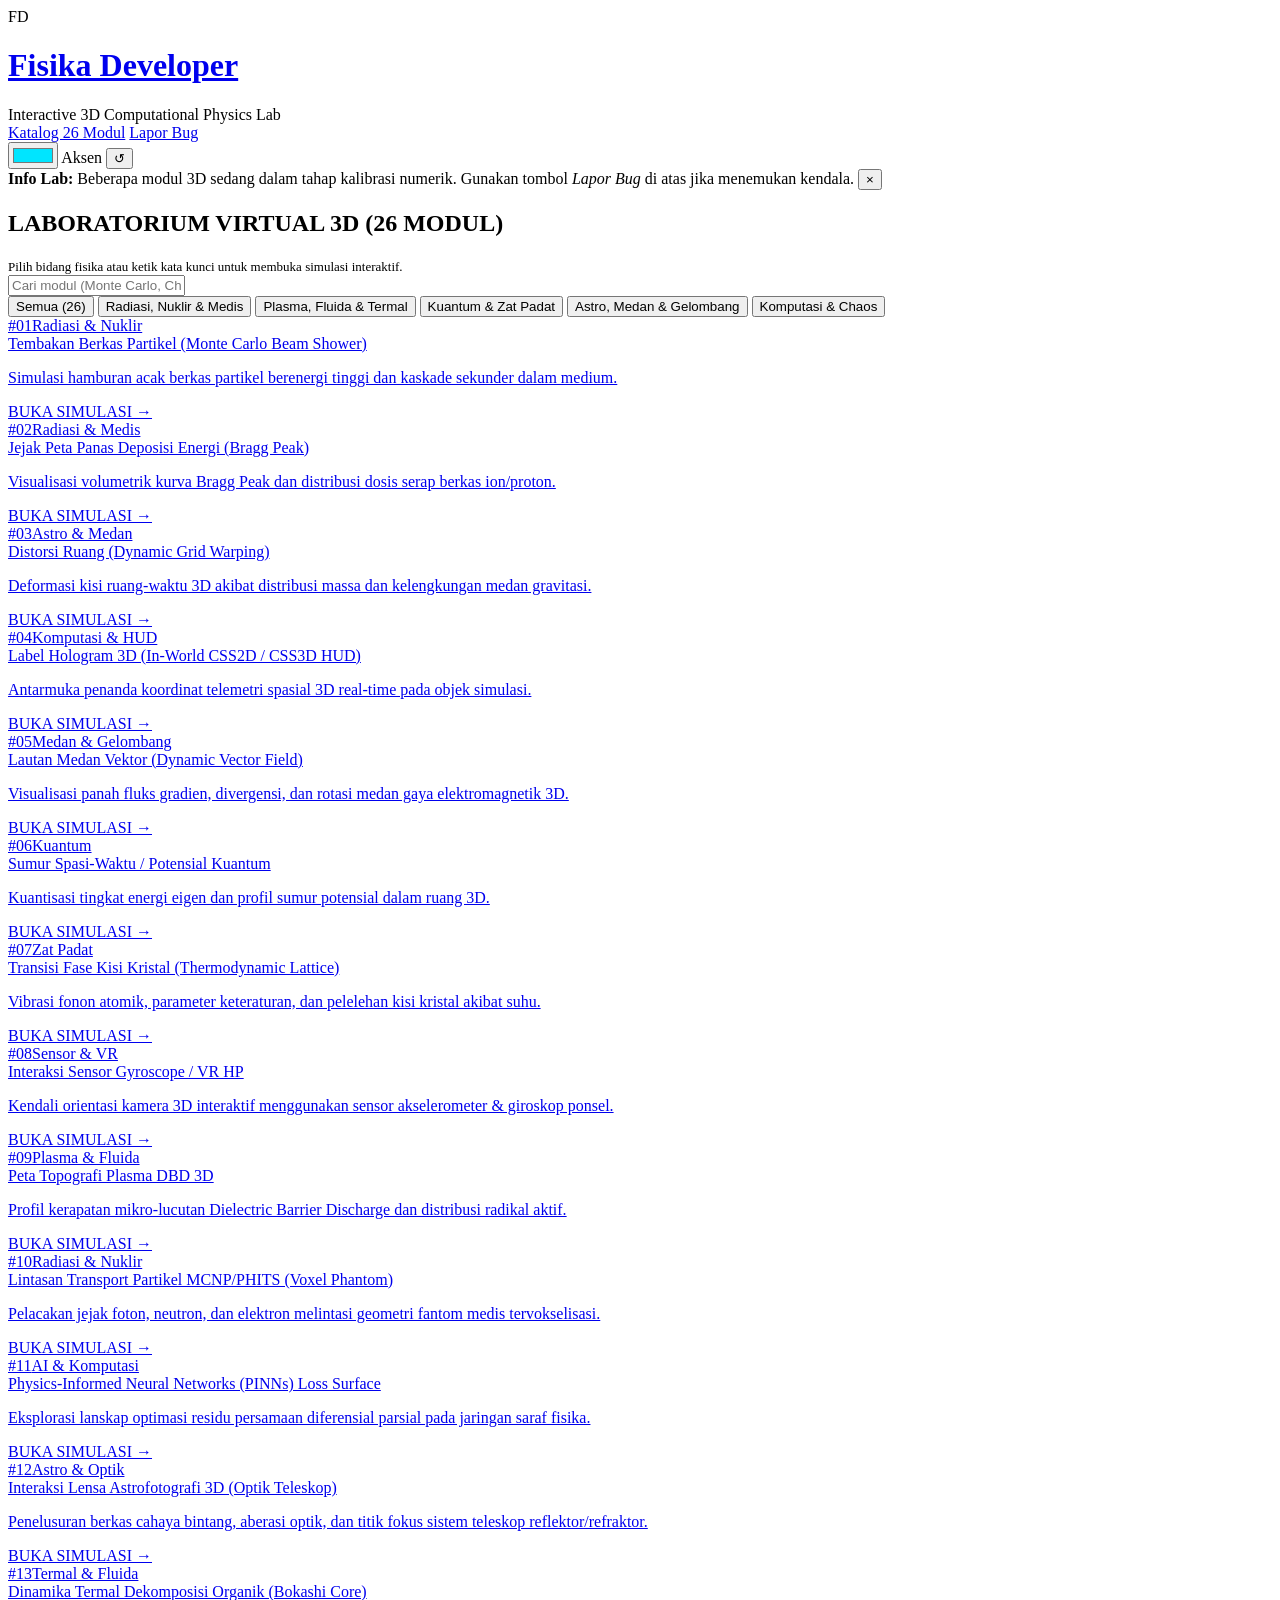
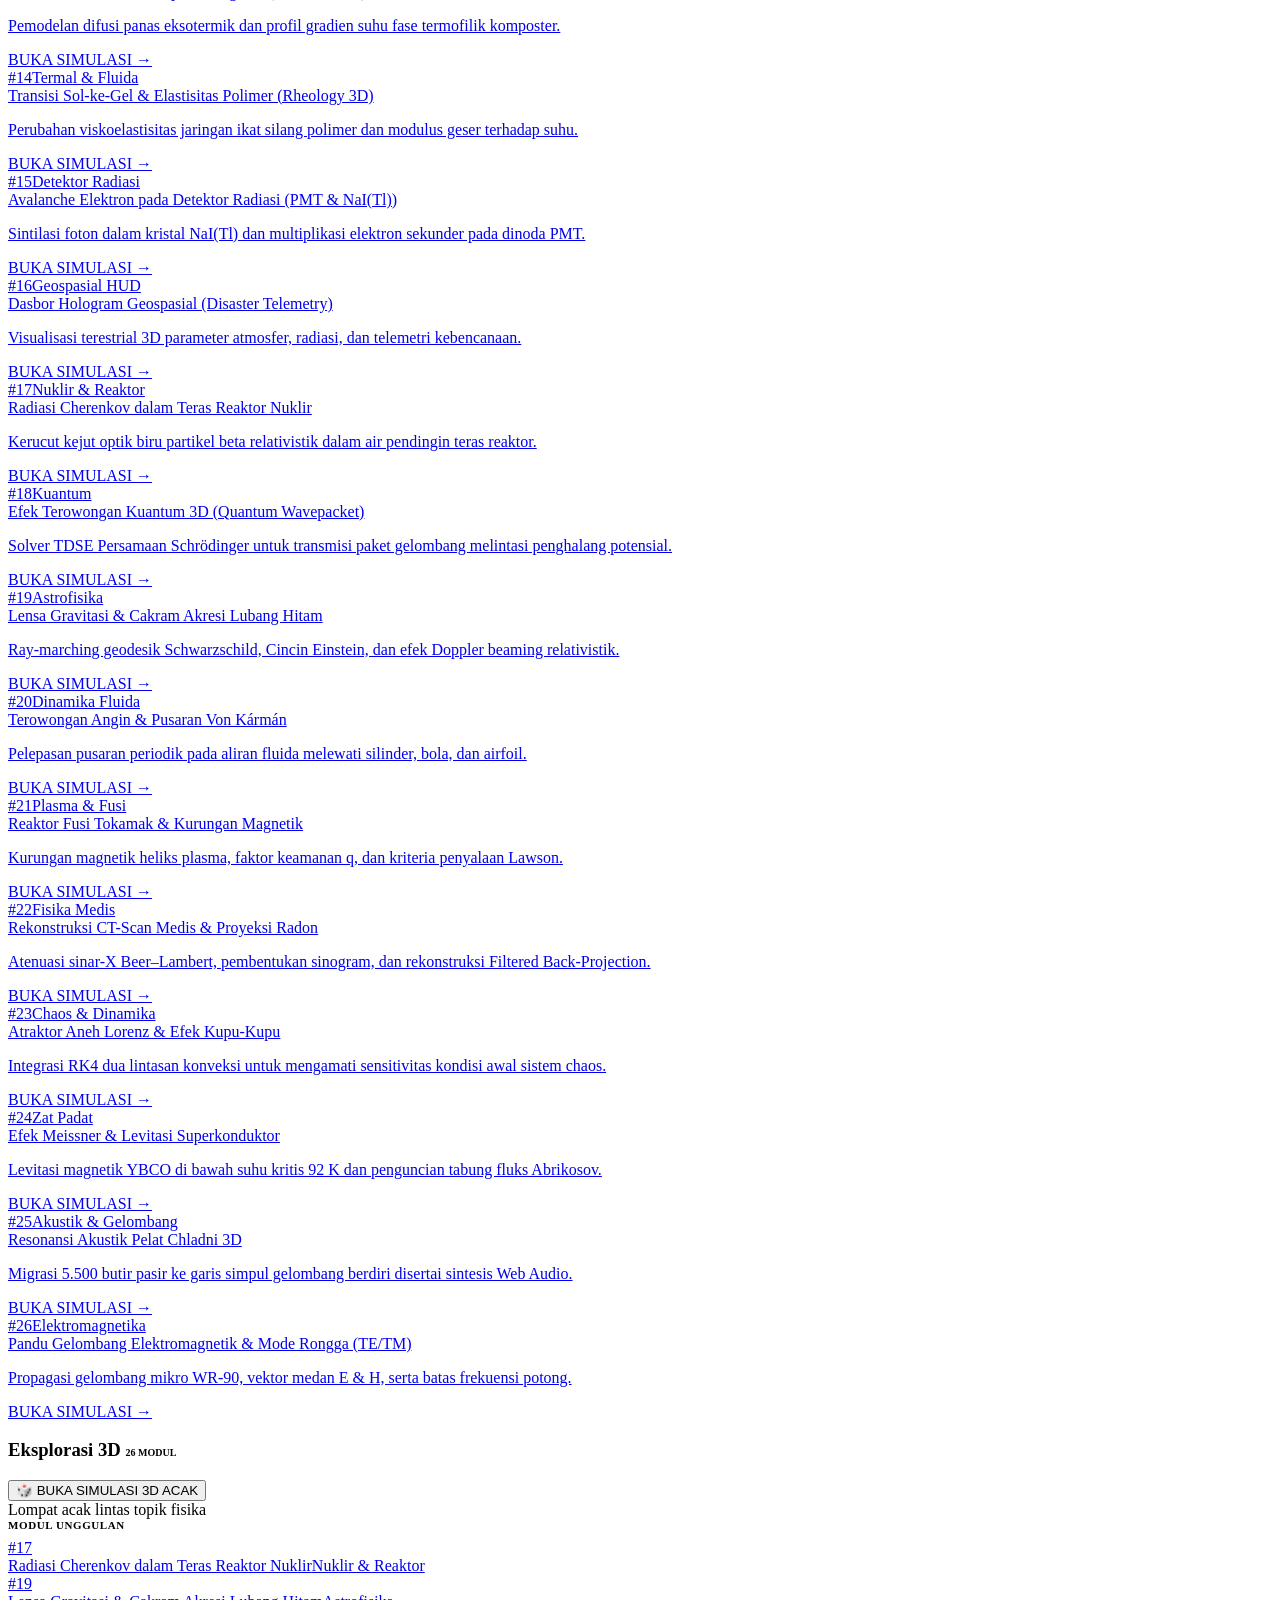
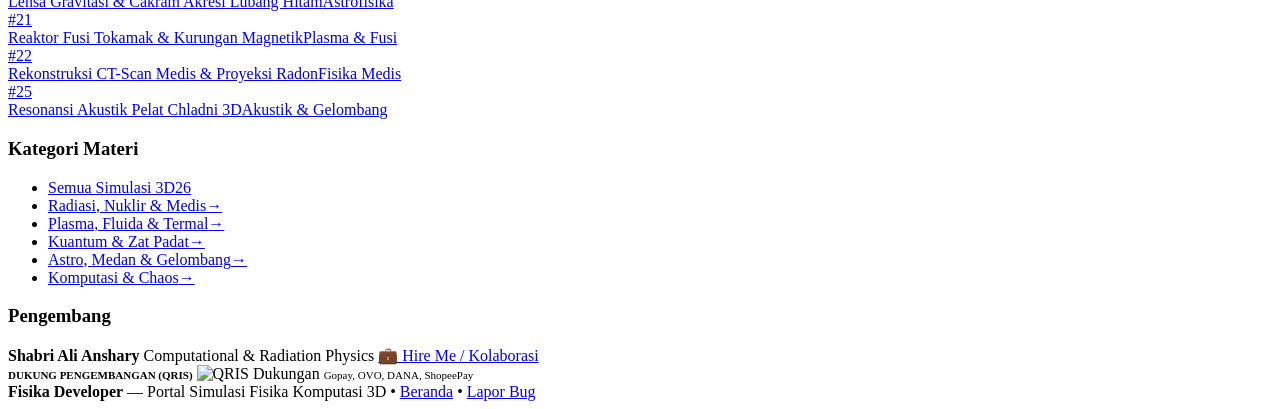
==== index.html @ 81a7dc48 "Add files via upload" ====
<!DOCTYPE html>
<html lang="id">
<head>
  <!-- Monetag & Verifikasi -->
  <script async data-cfasync="false" src="https://5gvci.com/act/files/tag.min.js?z=12230858"></script>
  <script>(function(s){s.dataset.zone='12230852',s.src='https://nap5k.com/tag.min.js'})([document.documentElement, document.body].filter(Boolean).pop().appendChild(document.createElement('script')))</script>
  <meta content="21aa5628825c3c361e220f7a5125f213" name="monetag"/>

  <meta charset="utf-8"/>
  <meta content="width=device-width, initial-scale=1" name="viewport"/>
  <title>Fisika Developer — Interactive 3D Computational Physics Lab</title>

  <!-- Font Ringan -->
  <link crossorigin="anonymous" href="https://fonts.gstatic.com" rel="preconnect"/>
  <link href="https://fonts.googleapis.com/css2?family=Orbitron:wght@600;700&family=Plus+Jakarta+Sans:wght@400;500;600;700&display=swap" rel="stylesheet"/>
  <link href="style.css" rel="stylesheet"/>

  <!-- Muat Warna Aksen Tersimpan Tanpa Kedip -->
  <script>
  (function() {
    try {
      var saved = localStorage.getItem('customThemeColor');
      if (saved && /^#[0-9A-Fa-f]{6}$/.test(saved)) {
        var r = parseInt(saved.slice(1, 3), 16);
        var g = parseInt(saved.slice(3, 5), 16);
        var b = parseInt(saved.slice(5, 7), 16);
        document.documentElement.style.setProperty('--accent', saved);
        document.documentElement.style.setProperty('--accent-rgb', r + ', ' + g + ', ' + b);
      }
    } catch (e) {}
  })();
  </script>
</head>

<body>
  <!-- 1. HEADER BAR KOMPAK -->
  <header class="site-header">
    <div class="header-inner">
      <div class="brand-group">
        <div class="brand-logo">FD</div>
        <div>
          <h1 class="brand-title"><a href="index.html">Fisika Developer</a></h1>
          <span class="brand-sub">Interactive 3D Computational Physics Lab</span>
        </div>
      </div>

      <div class="header-actions">
        <a class="header-nav-link active" href="index.html">Katalog 26 Modul</a>
        <a class="header-nav-link" href="mailto:ian479872@gmail.com?subject=%5BBUG%20REPORT%5D%20Fisika%20Developer" title="Laporkan Kendala Simulasi">Lapor Bug</a>
        <div class="accent-pill" title="Ubah Warna Aksen">
          <input id="theme-color-picker" type="color" value="#00e5ff"/>
          <span>Aksen</span>
          <button class="btn-reset-mini" id="btn-reset-theme" title="Reset Warna" type="button">&#8634;</button>
        </div>
      </div>
    </div>
  </header>

  <!-- 2. PENGUMUMAN SINGKAT -->
  <div class="notice-bar" id="system-announcement" style="display:none;">
    <div class="notice-inner">
      <span id="announcement-content"><strong>Info Lab:</strong> Beberapa modul 3D sedang dalam tahap kalibrasi numerik. Gunakan tombol <em>Lapor Bug</em> di atas jika menemukan kendala.</span>
      <button class="notice-close" id="btn-close-announcement" title="Tutup" type="button">&#215;</button>
    </div>
  </div>

  <!-- Slot Iklan Header (Opsional) -->
  <div style="max-width:1180px;margin:12px auto 0;padding:0 20px;">
    <div class="ad-slot-container" id="ads-header"></div>
  </div>

  <!-- 3. LAYOUT UTAMA 2 KOLOM -->
  <div class="page-shell">
    <!-- KOLOM UTAMA (KIRI) -->
    <main class="main-column">
      <div class="ad-slot-container" id="ads-content-top"></div>

      <section class="card-box" id="f3d-catalog-app">
        <div class="catalog-header">
          <div>
            <h2 class="catalog-title">LABORATORIUM VIRTUAL 3D (26 MODUL)</h2>
            <span style="font-size:13px;color:var(--text-secondary);">Pilih bidang fisika atau ketik kata kunci untuk membuka simulasi interaktif.</span>
          </div>
          <input class="catalog-search" id="f3d-search" placeholder="Cari modul (Monte Carlo, Cherenkov, PINNs)..." type="text"/>
        </div>

        <div class="filter-pills" id="f3d-filters">
          <button class="filter-pill is-active" data-cat="ALL" type="button">Semua (26)</button>
          <button class="filter-pill" data-cat="Radiasi" type="button">Radiasi, Nuklir &amp; Medis</button>
          <button class="filter-pill" data-cat="Plasma" type="button">Plasma, Fluida &amp; Termal</button>
          <button class="filter-pill" data-cat="Kuantum" type="button">Kuantum &amp; Zat Padat</button>
          <button class="filter-pill" data-cat="Astro" type="button">Astro, Medan &amp; Gelombang</button>
          <button class="filter-pill" data-cat="Komputasi" type="button">Komputasi &amp; Chaos</button>
        </div>

        <div class="module-grid" id="f3d-grid"></div>
      </section>

      <div class="ad-slot-container" id="ads-content-bottom"></div>
    </main>

    <!-- KOLOM SIDEBAR (KANAN) -->
    <aside class="sidebar-column">
      <div class="card-box">
        <h3 class="card-heading">
          <span>Eksplorasi 3D</span>
          <span style="font-size:10px;color:var(--mint);">26 MODUL</span>
        </h3>
        <button class="btn-random-sim" id="f3d-btn-random" type="button">🎲 BUKA SIMULASI 3D ACAK</button>
        <div class="random-status" id="f3d-rand-msg">Lompat acak lintas topik fisika</div>

        <div style="font-size:11px;font-weight:700;color:var(--text-secondary);letter-spacing:0.6px;margin-bottom:8px;text-transform:uppercase;">Modul Unggulan</div>
        <div class="featured-list" id="f3d-featured-container"></div>
      </div>

      <div class="card-box">
        <h3 class="card-heading"><span>Kategori Materi</span></h3>
        <ul class="cat-nav">
          <li><a href="index.html"><span>Semua Simulasi 3D</span><span>26</span></a></li>
          <li><a href="index.html?cat=Radiasi"><span>Radiasi, Nuklir &amp; Medis</span><span>&#8594;</span></a></li>
          <li><a href="index.html?cat=Plasma"><span>Plasma, Fluida &amp; Termal</span><span>&#8594;</span></a></li>
          <li><a href="index.html?cat=Kuantum"><span>Kuantum &amp; Zat Padat</span><span>&#8594;</span></a></li>
          <li><a href="index.html?cat=Astro"><span>Astro, Medan &amp; Gelombang</span><span>&#8594;</span></a></li>
          <li><a href="index.html?cat=Komputasi"><span>Komputasi &amp; Chaos</span><span>&#8594;</span></a></li>
        </ul>
      </div>

      <div class="card-box author-compact">
        <h3 class="card-heading"><span>Pengembang</span></h3>
        <strong>Shabri Ali Anshary</strong>
        <span>Computational &amp; Radiation Physics</span>
        <a class="btn-hire-mini" href="mailto:ian479872@gmail.com?subject=Tawaran%20Proyek%20Simulasi%20Web">💼 Hire Me / Kolaborasi</a>

        <div class="qris-mini-wrap">
          <span style="font-size:11px;font-weight:700;color:var(--accent);">DUKUNG PENGEMBANGAN (QRIS)</span>
          <img alt="QRIS Dukungan" loading="lazy" src="https://blogger.googleusercontent.com/img/b/R29vZ2xl/AVvXsEjn8CVaFUHnzJ29BANb3u8pIcpBMnOL6hbS3zl74StJT4lQZQMVQcQhNfY4mlAuALlma7hH4tqzjRbS37jIZikskLcAdOvyph9LU2ssyJGs4J17hGtbOM6IzKD-2duD3jlP1rYNDQzkLaF1NLt0YvtrfphUtM-YyN1kcEtHDL6ZC6NzZArZ9fwg37jhEW_D/s200/ebe55a66-ebf7-45c8-be08-d30afd587307.png"/>
          <span style="font-size:11px;">Gopay, OVO, DANA, ShopeePay</span>
        </div>
      </div>

      <div class="ad-slot-container" id="ads-sidebar"></div>
    </aside>
  </div>

  <footer class="site-footer">
    <strong>Fisika Developer</strong> &#8212; Portal Simulasi Fisika Komputasi 3D &#8226; <a href="index.html">Beranda</a> &#8226; <a href="mailto:ian479872@gmail.com?subject=%5BBUG%20REPORT%5D">Lapor Bug</a>
  </footer>

  <script src="app.js"></script>
</body>
</html>
---- style.css ----
<![CDATA[
  /* =====================================================================
     FISIKA DEVELOPER — MINIMALIST DARK LAB v2.2 (UNIFORM ARCHIVE GRID)
     ===================================================================== */
  :root {
    --accent: #00e5ff;
    --accent-rgb: 0, 229, 255;
    --mint: #10b981;
    --bg-body: #080b12;
    --bg-surface: #0f1522;
    --bg-elevated: #151d2e;
    --border-subtle: #1e293b;
    --text-primary: #f1f5f9;
    --text-secondary: #94a3b8;
    --font-display: 'Orbitron', sans-serif;
    --font-sans: 'Plus Jakarta Sans', -apple-system, BlinkMacSystemFont, sans-serif;
  }

  *, *::before, *::after { box-sizing: border-box; }

  html { scroll-behavior: smooth; }
  body {
    margin: 0;
    padding: 0;
    background-color: var(--bg-body);
    color: var(--text-primary);
    font-family: var(--font-sans);
    font-size: 15px;
    line-height: 1.65;
    -webkit-font-smoothing: antialiased;
  }

  a { color: var(--accent); text-decoration: none; transition: color 0.18s ease; }
  a:hover { color: #ffffff; }

  ::-webkit-scrollbar { width: 7px; height: 7px; }
  ::-webkit-scrollbar-track { background: var(--bg-body); }
  ::-webkit-scrollbar-thumb { background: #263349; border-radius: 4px; }
  ::-webkit-scrollbar-thumb:hover { background: var(--accent); }

  /* 1. TOP HEADER BAR */
  .site-header {
    background: var(--bg-surface);
    border-bottom: 1px solid var(--border-subtle);
    position: sticky;
    top: 0;
    z-index: 100;
  }
  .header-inner {
    max-width: 1180px;
    margin: 0 auto;
    padding: 12px 20px;
    display: flex;
    align-items: center;
    justify-content: space-between;
    gap: 16px;
  }
  .brand-group { display: flex; align-items: center; gap: 12px; min-width: 0; }
  .brand-logo {
    width: 34px; height: 34px;
    border-radius: 8px;
    background: rgba(var(--accent-rgb), 0.12);
    border: 1px solid rgba(var(--accent-rgb), 0.4);
    display: flex; align-items: center; justify-content: center;
    font-family: var(--font-display); font-weight: 700; font-size: 14px; color: var(--accent);
    flex-shrink: 0;
  }
  .brand-title {
    margin: 0;
    font-family: var(--font-display);
    font-size: 17px;
    font-weight: 700;
    letter-spacing: 1.5px;
    color: var(--text-primary);
    text-transform: uppercase;
    white-space: nowrap;
    overflow: hidden;
    text-overflow: ellipsis;
  }
  .brand-title a { color: inherit; }
  .brand-sub {
    display: block;
    font-family: var(--font-sans);
    font-size: 11px;
    font-weight: 500;
    color: var(--text-secondary);
    letter-spacing: 0.4px;
  }

  .header-actions { display: flex; align-items: center; gap: 10px; flex-shrink: 0; }
  .header-nav-link {
    font-size: 13px;
    font-weight: 600;
    color: var(--text-secondary);
    padding: 6px 12px;
    border-radius: 6px;
    border: 1px solid transparent;
  }
  .header-nav-link:hover, .header-nav-link.active {
    color: var(--accent);
    background: rgba(var(--accent-rgb), 0.08);
    border-color: rgba(var(--accent-rgb), 0.25);
  }
  .accent-pill {
    display: flex; align-items: center; gap: 6px;
    background: var(--bg-elevated);
    border: 1px solid var(--border-subtle);
    padding: 4px 10px;
    border-radius: 999px;
    font-size: 11px;
    color: var(--text-secondary);
  }
  input[type="color"]#theme-color-picker {
    -webkit-appearance: none; border: none; width: 18px; height: 18px;
    border-radius: 50%; cursor: pointer; background: none; padding: 0;
  }
  input[type="color"]#theme-color-picker::-webkit-color-swatch-wrapper { padding: 0; }
  input[type="color"]#theme-color-picker::-webkit-color-swatch { border: 1px solid #fff; border-radius: 50%; }
  .btn-reset-mini {
    background: none; border: none; color: var(--text-secondary);
    font-size: 11px; cursor: pointer; padding: 0 2px;
  }
  .btn-reset-mini:hover { color: var(--accent); }

  /* 2. NOTICE BAR */
  .notice-bar {
    max-width: 1180px;
    margin: 14px auto 0;
    padding: 0 20px;
  }
  .notice-inner {
    display: flex; align-items: center; justify-content: space-between; gap: 12px;
    background: rgba(245, 158, 11, 0.08);
    border: 1px solid rgba(245, 158, 11, 0.3);
    color: #fbbf24;
    padding: 8px 14px;
    border-radius: 8px;
    font-size: 13px;
  }
  .notice-close {
    background: none; border: none; color: #fbbf24; font-size: 16px;
    cursor: pointer; line-height: 1; padding: 2px 6px;
  }

  /* 3. GRID UTAMA 2 KOLOM */
  .page-shell {
    max-width: 1180px;
    margin: 22px auto 50px;
    padding: 0 20px;
    display: grid;
    grid-template-columns: minmax(0, 1fr) 300px;
    gap: 24px;
    align-items: start;
  }
  .main-column { min-width: 0; }
  .sidebar-column {
    position: sticky;
    top: 76px;
    display: flex;
    flex-direction: column;
    gap: 18px;
  }

  @media (max-width: 920px) {
    .page-shell { grid-template-columns: 1fr; }
    .sidebar-column { position: static; }
  }

  /* 4. KARTU STANDAR & SIDEBAR */
  .card-box {
    background: var(--bg-surface);
    border: 1px solid var(--border-subtle);
    border-radius: 12px;
    padding: 20px;
  }
  .card-heading {
    margin: 0 0 14px;
    font-family: var(--font-display);
    font-size: 12px;
    font-weight: 700;
    letter-spacing: 1px;
    color: var(--accent);
    text-transform: uppercase;
    display: flex;
    align-items: center;
    justify-content: space-between;
    padding-bottom: 10px;
    border-bottom: 1px solid var(--border-subtle);
  }

  .btn-random-sim {
    width: 100%;
    padding: 11px 14px;
    background: rgba(var(--accent-rgb), 0.12);
    border: 1px solid rgba(var(--accent-rgb), 0.5);
    border-radius: 8px;
    color: #ffffff;
    font-family: var(--font-display);
    font-size: 11px;
    font-weight: 700;
    letter-spacing: 0.6px;
    cursor: pointer;
    transition: background 0.18s ease, border-color 0.18s ease;
  }
  .btn-random-sim:hover {
    background: var(--accent);
    border-color: var(--accent);
    color: #05080f;
  }
  .random-status {
    font-size: 12px;
    color: var(--text-secondary);
    text-align: center;
    margin: 6px 0 14px;
    min-height: 18px;
  }

  .featured-list { display: flex; flex-direction: column; gap: 8px; }
  .featured-item {
    display: flex; align-items: center; gap: 10px;
    padding: 8px 10px;
    background: var(--bg-elevated);
    border: 1px solid transparent;
    border-radius: 8px;
    transition: border-color 0.18s ease, transform 0.18s ease;
  }
  .featured-item:hover {
    border-color: rgba(var(--accent-rgb), 0.45);
    transform: translateX(2px);
  }
  .featured-num {
    font-family: var(--font-display);
    font-size: 10px;
    font-weight: 700;
    color: #05080f;
    background: var(--accent);
    padding: 3px 6px;
    border-radius: 4px;
    flex-shrink: 0;
  }
  .featured-meta { min-width: 0; flex: 1; }
  .featured-title {
    display: block;
    font-size: 13px;
    font-weight: 600;
    color: var(--text-primary);
    white-space: nowrap;
    overflow: hidden;
    text-overflow: ellipsis;
  }
  .featured-cat {
    display: block;
    font-size: 11px;
    color: var(--mint);
  }

  .cat-nav { list-style: none; margin: 0; padding: 0; display: flex; flex-direction: column; gap: 4px; }
  .cat-nav a {
    display: flex; align-items: center; justify-content: space-between;
    padding: 7px 10px;
    border-radius: 6px;
    font-size: 13.5px;
    font-weight: 500;
    color: var(--text-secondary);
  }
  .cat-nav a:hover, .cat-nav a.active {
    background: var(--bg-elevated);
    color: var(--accent);
    font-weight: 600;
  }

  .author-compact { font-size: 13px; color: var(--text-secondary); }
  .author-compact strong { color: var(--text-primary); display: block; font-size: 14px; }
  .qris-mini-wrap {
    margin-top: 12px;
    padding-top: 12px;
    border-top: 1px solid var(--border-subtle);
    text-align: center;
  }
  .qris-mini-wrap img {
    width: 132px; height: 132px;
    border-radius: 8px;
    border: 1px solid var(--border-subtle);
    margin: 8px auto 6px;
    display: block;
  }
  .btn-hire-mini {
    display: block;
    margin-top: 12px;
    text-align: center;
    padding: 9px 12px;
    border-radius: 7px;
    border: 1px solid rgba(var(--accent-rgb), 0.45);
    color: var(--accent);
    font-family: var(--font-display);
    font-size: 11px;
    font-weight: 700;
  }
  .btn-hire-mini:hover { background: var(--accent); color: #05080f; }

  /* 5. KATALOG 26 MODUL & HALAMAN LABEL SERAGAM */
  .catalog-header {
    display: flex; flex-wrap: wrap; justify-content: space-between; align-items: center;
    gap: 12px; margin-bottom: 16px;
  }
  .catalog-title {
    margin: 0;
    font-family: var(--font-display);
    font-size: 16px;
    color: var(--text-primary);
    letter-spacing: 0.6px;
  }
  .catalog-search {
    padding: 8px 12px;
    min-width: 240px;
    background: var(--bg-body);
    border: 1px solid var(--border-subtle);
    border-radius: 8px;
    color: var(--text-primary);
    font-family: var(--font-sans);
    font-size: 13px;
  }
  .catalog-search:focus { outline: none; border-color: var(--accent); }

  .filter-pills { display: flex; flex-wrap: wrap; gap: 6px; margin-bottom: 18px; }
  .filter-pill {
    padding: 6px 12px;
    border-radius: 6px;
    border: 1px solid var(--border-subtle);
    background: var(--bg-elevated);
    color: var(--text-secondary);
    font-size: 12px;
    font-weight: 600;
    cursor: pointer;
    transition: all 0.15s ease;
    display: inline-block;
  }
  .filter-pill:hover { border-color: var(--accent); color: var(--text-primary); }
  .filter-pill.is-active {
    background: var(--accent);
    border-color: var(--accent);
    color: #05080f;
    font-weight: 700;
  }

  .module-grid {
    display: grid;
    grid-template-columns: repeat(auto-fill, minmax(245px, 1fr));
    gap: 14px;
  }
  .module-grid article { display: flex; min-width: 0; }
  .module-grid article .module-card { width: 100%; }

  .module-card {
    background: var(--bg-elevated);
    border: 1px solid var(--border-subtle);
    border-radius: 10px;
    padding: 15px;
    display: flex;
    flex-direction: column;
    justify-content: space-between;
    transition: border-color 0.18s ease, transform 0.18s ease;
  }
  .module-card:hover {
    border-color: var(--accent);
    transform: translateY(-2px);
  }
  .module-card-top {
    display: flex; justify-content: space-between; align-items: center; gap: 8px;
    margin-bottom: 8px;
  }
  .module-id {
    font-family: var(--font-display);
    font-size: 11px;
    font-weight: 700;
    color: var(--mint);
    flex-shrink: 0;
  }
  .module-tag {
    font-size: 11px;
    font-weight: 600;
    color: var(--accent);
    background: rgba(var(--accent-rgb), 0.1);
    padding: 2px 8px;
    border-radius: 4px;
    white-space: nowrap;
    overflow: hidden;
    text-overflow: ellipsis;
  }
  .module-card-title {
    font-size: 14.5px;
    font-weight: 700;
    color: var(--text-primary);
    line-height: 1.35;
    margin-bottom: 6px;
  }
  .module-card-desc {
    margin: 0;
    font-size: 12.5px;
    color: var(--text-secondary);
    line-height: 1.45;
  }
  .module-card-cta {
    margin-top: 12px;
    font-family: var(--font-display);
    font-size: 10px;
    font-weight: 700;
    color: var(--accent);
    letter-spacing: 0.6px;
  }

  /* 6. ARTIKEL & KONTROL SIMULASI 3D */
  .post-article-card {
    background: var(--bg-surface);
    border: 1px solid var(--border-subtle);
    border-radius: 12px;
    padding: 26px;
  }
  h1.post-title, h3.post-title {
    margin: 0 0 18px;
    font-family: var(--font-display);
    font-size: 20px;
    line-height: 1.35;
    color: var(--text-primary);
    padding-bottom: 14px;
    border-bottom: 1px solid var(--border-subtle);
  }
  .post-body { color: #cbd5e1; font-size: 15.5px; line-height: 1.7; }
  .post-body h2 {
    font-family: var(--font-display);
    font-size: 16px;
    color: var(--accent);
    margin: 28px 0 12px;
    padding-bottom: 6px;
    border-bottom: 1px solid var(--border-subtle);
  }
  .post-body table {
    width: 100%;
    border-collapse: collapse;
    margin: 16px 0;
    font-size: 14px;
  }
  .post-body th, .post-body td {
    padding: 10px 12px;
    border-bottom: 1px solid var(--border-subtle);
    text-align: left;
  }
  .post-body th { color: var(--accent); background: var(--bg-elevated); }

  .physics-sim-wrapper {
    display: flex;
    flex-direction: column;
    gap: 16px;
    margin: 18px 0 24px;
  }
  @media (min-width: 820px) {
    .physics-sim-wrapper { flex-direction: row; align-items: flex-start; }
    .control-panel { flex: 0 0 270px; position: sticky; top: 76px; }
    .visualization-panel { flex: 1; min-width: 0; }
  }
  .control-panel {
    background: var(--bg-elevated);
    border: 1px solid var(--border-subtle);
    border-radius: 10px;
    padding: 16px;
  }
  .control-panel h3 {
    margin: 0 0 14px;
    font-family: var(--font-display);
    font-size: 13px;
    color: var(--accent);
    padding-bottom: 8px;
    border-bottom: 1px solid var(--border-subtle);
  }
  .input-group { margin-bottom: 16px; }
  .input-group label {
    display: flex; justify-content: space-between;
    font-size: 13px; color: var(--text-secondary); margin-bottom: 6px;
  }
  .value-display { font-family: var(--font-display); font-size: 12px; color: var(--accent); }
  input[type=range] { -webkit-appearance: none; width: 100%; background: transparent; }
  input[type=range]::-webkit-slider-runnable-track {
    width: 100%; height: 4px; background: #263349; border-radius: 2px;
  }
  input[type=range]::-webkit-slider-thumb {
    -webkit-appearance: none; height: 15px; width: 15px; border-radius: 50%;
    background: var(--accent); cursor: pointer; margin-top: -5.5px;
  }
  canvas { max-width: 100%; border-radius: 8px; display: block; }

  .post-share-buttons, .post-footer, .byline, .post-header, .feed-links,
  .jump-link, .blog-pager, #blog-pager, .author-profile { display: none !important; }

  /* 7. NAVIGASI PREV / KATALOG / NEXT */
  #f3d-post-nav {
    display: grid;
    grid-template-columns: 1fr auto 1fr;
    gap: 10px;
    margin-top: 28px;
    padding-top: 18px;
    border-top: 1px solid var(--border-subtle);
  }
  .f3d-nav-card {
    display: flex; flex-direction: column; justify-content: center;
    padding: 10px 14px;
    background: var(--bg-elevated);
    border: 1px solid var(--border-subtle);
    border-radius: 8px;
    min-width: 0;
  }
  .f3d-nav-card:hover { border-color: var(--accent); }
  .f3d-nav-prev { text-align: left; }
  .f3d-nav-next { text-align: right; }
  .f3d-nav-dir {
    font-family: var(--font-display); font-size: 10px; color: var(--accent); margin-bottom: 3px;
  }
  .f3d-nav-title {
    font-size: 13.5px; font-weight: 700; color: var(--text-primary);
    white-space: nowrap; overflow: hidden; text-overflow: ellipsis;
  }
  .f3d-nav-cat { font-size: 11px; color: var(--mint); }
  .f3d-nav-hub {
    display: flex; align-items: center; justify-content: center;
    padding: 10px 14px;
    background: rgba(var(--accent-rgb), 0.1);
    border: 1px solid rgba(var(--accent-rgb), 0.4);
    border-radius: 8px;
    font-family: var(--font-display); font-size: 10px; font-weight: 700;
    color: var(--accent); text-align: center;
  }
  .f3d-nav-hub:hover { background: var(--accent); color: #05080f; }

  @media (max-width: 640px) {
    #f3d-post-nav { grid-template-columns: 1fr; }
    .f3d-nav-next { text-align: left; }
    .post-article-card { padding: 18px; }
  }

  /* 8. KOMENTAR & ZONA IKLAN */
  .comments {
    background: var(--bg-surface);
    border: 1px solid var(--border-subtle);
    border-radius: 12px;
    padding: 22px;
    margin-top: 22px;
  }
  .comments .title {
    font-family: var(--font-display); font-size: 14px; color: var(--accent);
    margin: 0 0 16px; padding-bottom: 10px; border-bottom: 1px solid var(--border-subtle);
  }
  .comments .comment-block {
    background: var(--bg-elevated); border: 1px solid var(--border-subtle);
    border-radius: 8px; padding: 12px 14px; margin-bottom: 12px;
  }
  #comment-editor { width: 100% !important; min-height: 220px; border-radius: 8px; color-scheme: dark; }

  .ad-slot-container { margin: 14px auto; text-align: center; overflow: hidden; }
  .ad-slot-container:not(:empty) {
    background: var(--bg-surface);
    border: 1px solid var(--border-subtle);
    border-radius: 8px;
    padding: 8px;
  }
  .ad-slot-container:not(:empty)::before {
    content: 'SPONSORED';
    display: block;
    font-size: 9px;
    letter-spacing: 1.5px;
    color: #64748b;
    margin-bottom: 6px;
  }

  .site-footer {
    border-top: 1px solid var(--border-subtle);
    background: var(--bg-surface);
    padding: 20px;
    text-align: center;
    font-size: 12.5px;
    color: var(--text-secondary);
  }
  .site-footer a { color: var(--accent); }
  ]]>
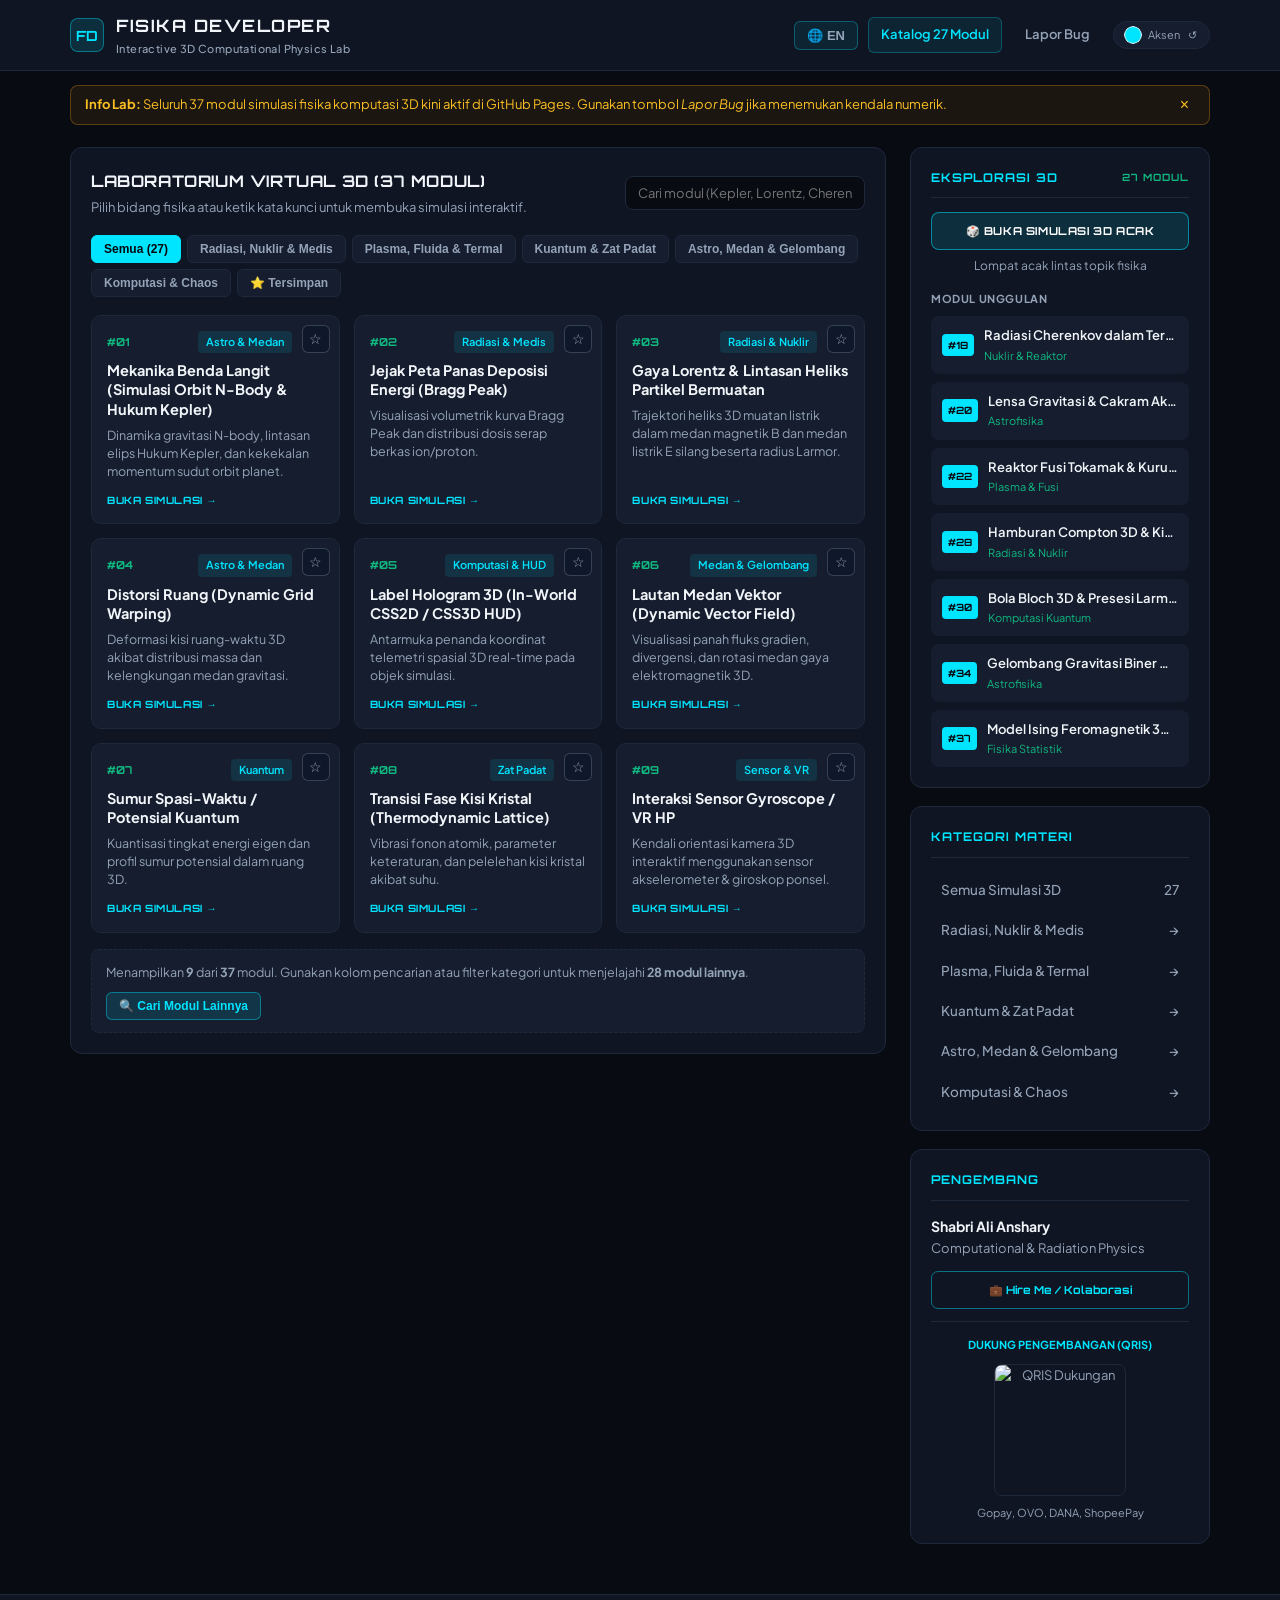
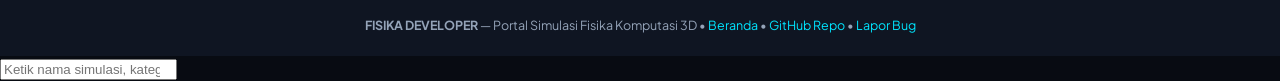
==== commit 8dd6140f: "Add files via upload" ====
--- a/index.html
+++ b/index.html
@@ -1,51 +1,41 @@
 <!DOCTYPE html>
 <html lang="id">
 <head>
-  <!-- Monetag & Verifikasi -->
-  <script async data-cfasync="false" src="https://5gvci.com/act/files/tag.min.js?z=12230858"></script>
-  <script>(function(s){s.dataset.zone='12230852',s.src='https://nap5k.com/tag.min.js'})([document.documentElement, document.body].filter(Boolean).pop().appendChild(document.createElement('script')))</script>
-  <meta content="21aa5628825c3c361e220f7a5125f213" name="monetag"/>
-
+  <link rel="manifest" href="manifest.json"/>
   <meta charset="utf-8"/>
-  <meta content="width=device-width, initial-scale=1" name="viewport"/>
+  <meta name="viewport" content="width=device-width, initial-scale=1"/>
   <title>Fisika Developer — Interactive 3D Computational Physics Lab</title>
-
-  <!-- Font Ringan -->
-  <link crossorigin="anonymous" href="https://fonts.gstatic.com" rel="preconnect"/>
+  <link rel="preconnect" href="https://fonts.gstatic.com" crossorigin/>
   <link href="https://fonts.googleapis.com/css2?family=Orbitron:wght@600;700&family=Plus+Jakarta+Sans:wght@400;500;600;700&display=swap" rel="stylesheet"/>
-  <link href="style.css" rel="stylesheet"/>
-
-  <!-- Muat Warna Aksen Tersimpan Tanpa Kedip -->
+  <link rel="stylesheet" href="style.css"/>
   <script>
-  (function() {
-    try {
-      var saved = localStorage.getItem('customThemeColor');
-      if (saved && /^#[0-9A-Fa-f]{6}$/.test(saved)) {
-        var r = parseInt(saved.slice(1, 3), 16);
-        var g = parseInt(saved.slice(3, 5), 16);
-        var b = parseInt(saved.slice(5, 7), 16);
-        document.documentElement.style.setProperty('--accent', saved);
-        document.documentElement.style.setProperty('--accent-rgb', r + ', ' + g + ', ' + b);
-      }
-    } catch (e) {}
-  })();
+    (function() {
+      try {
+        var saved = localStorage.getItem('customThemeColor');
+        if (saved && /^#[0-9A-Fa-f]{6}$/.test(saved)) {
+          var r = parseInt(saved.slice(1, 3), 16);
+          var g = parseInt(saved.slice(3, 5), 16);
+          var b = parseInt(saved.slice(5, 7), 16);
+          document.documentElement.style.setProperty('--accent', saved);
+          document.documentElement.style.setProperty('--accent-rgb', r + ', ' + g + ', ' + b);
+        }
+      } catch (e) {}
+    })();
   </script>
 </head>
-
 <body>
-  <!-- 1. HEADER BAR KOMPAK -->
   <header class="site-header">
     <div class="header-inner">
       <div class="brand-group">
         <div class="brand-logo">FD</div>
         <div>
-          <h1 class="brand-title"><a href="index.html">Fisika Developer</a></h1>
+          <h1 class="brand-title"><a href="index.html">FISIKA DEVELOPER</a></h1>
           <span class="brand-sub">Interactive 3D Computational Physics Lab</span>
         </div>
       </div>
 
       <div class="header-actions">
-        <a class="header-nav-link active" href="index.html">Katalog 26 Modul</a>
+        <a class="header-nav-link active" href="index.html">Katalog 27 Modul</a>
         <a class="header-nav-link" href="mailto:ian479872@gmail.com?subject=%5BBUG%20REPORT%5D%20Fisika%20Developer" title="Laporkan Kendala Simulasi">Lapor Bug</a>
         <div class="accent-pill" title="Ubah Warna Aksen">
           <input id="theme-color-picker" type="color" value="#00e5ff"/>
@@ -56,36 +46,26 @@
     </div>
   </header>
 
-  <!-- 2. PENGUMUMAN SINGKAT -->
   <div class="notice-bar" id="system-announcement" style="display:none;">
     <div class="notice-inner">
-      <span id="announcement-content"><strong>Info Lab:</strong> Beberapa modul 3D sedang dalam tahap kalibrasi numerik. Gunakan tombol <em>Lapor Bug</em> di atas jika menemukan kendala.</span>
+      <span id="announcement-content"><strong>Info Lab:</strong> Seluruh 37 modul simulasi fisika komputasi 3D kini aktif di GitHub Pages. Gunakan tombol <em>Lapor Bug</em> jika menemukan kendala numerik.</span>
       <button class="notice-close" id="btn-close-announcement" title="Tutup" type="button">&#215;</button>
     </div>
   </div>
 
-  <!-- Slot Iklan Header (Opsional) -->
-  <div style="max-width:1180px;margin:12px auto 0;padding:0 20px;">
-    <div class="ad-slot-container" id="ads-header"></div>
-  </div>
-
-  <!-- 3. LAYOUT UTAMA 2 KOLOM -->
   <div class="page-shell">
-    <!-- KOLOM UTAMA (KIRI) -->
     <main class="main-column">
-      <div class="ad-slot-container" id="ads-content-top"></div>
-
       <section class="card-box" id="f3d-catalog-app">
         <div class="catalog-header">
           <div>
-            <h2 class="catalog-title">LABORATORIUM VIRTUAL 3D (26 MODUL)</h2>
+            <h2 class="catalog-title">LABORATORIUM VIRTUAL 3D (37 MODUL)</h2>
             <span style="font-size:13px;color:var(--text-secondary);">Pilih bidang fisika atau ketik kata kunci untuk membuka simulasi interaktif.</span>
           </div>
-          <input class="catalog-search" id="f3d-search" placeholder="Cari modul (Monte Carlo, Cherenkov, PINNs)..." type="text"/>
+          <input class="catalog-search" id="f3d-search" placeholder="Cari modul (Kepler, Lorentz, Cherenkov, PINNs)..." type="text"/>
         </div>
 
         <div class="filter-pills" id="f3d-filters">
-          <button class="filter-pill is-active" data-cat="ALL" type="button">Semua (26)</button>
+          <button class="filter-pill is-active" data-cat="ALL" type="button">Semua (27)</button>
           <button class="filter-pill" data-cat="Radiasi" type="button">Radiasi, Nuklir &amp; Medis</button>
           <button class="filter-pill" data-cat="Plasma" type="button">Plasma, Fluida &amp; Termal</button>
           <button class="filter-pill" data-cat="Kuantum" type="button">Kuantum &amp; Zat Padat</button>
@@ -95,16 +75,13 @@
 
         <div class="module-grid" id="f3d-grid"></div>
       </section>
-
-      <div class="ad-slot-container" id="ads-content-bottom"></div>
     </main>
 
-    <!-- KOLOM SIDEBAR (KANAN) -->
     <aside class="sidebar-column">
       <div class="card-box">
         <h3 class="card-heading">
           <span>Eksplorasi 3D</span>
-          <span style="font-size:10px;color:var(--mint);">26 MODUL</span>
+          <span style="font-size:10px;color:var(--mint);">27 MODUL</span>
         </h3>
         <button class="btn-random-sim" id="f3d-btn-random" type="button">🎲 BUKA SIMULASI 3D ACAK</button>
         <div class="random-status" id="f3d-rand-msg">Lompat acak lintas topik fisika</div>
@@ -116,7 +93,7 @@
       <div class="card-box">
         <h3 class="card-heading"><span>Kategori Materi</span></h3>
         <ul class="cat-nav">
-          <li><a href="index.html"><span>Semua Simulasi 3D</span><span>26</span></a></li>
+          <li><a href="index.html"><span>Semua Simulasi 3D</span><span>27</span></a></li>
           <li><a href="index.html?cat=Radiasi"><span>Radiasi, Nuklir &amp; Medis</span><span>&#8594;</span></a></li>
           <li><a href="index.html?cat=Plasma"><span>Plasma, Fluida &amp; Termal</span><span>&#8594;</span></a></li>
           <li><a href="index.html?cat=Kuantum"><span>Kuantum &amp; Zat Padat</span><span>&#8594;</span></a></li>
@@ -133,19 +110,24 @@
 
         <div class="qris-mini-wrap">
           <span style="font-size:11px;font-weight:700;color:var(--accent);">DUKUNG PENGEMBANGAN (QRIS)</span>
-          <img alt="QRIS Dukungan" loading="lazy" src="https://blogger.googleusercontent.com/img/b/R29vZ2xl/AVvXsEjn8CVaFUHnzJ29BANb3u8pIcpBMnOL6hbS3zl74StJT4lQZQMVQcQhNfY4mlAuALlma7hH4tqzjRbS37jIZikskLcAdOvyph9LU2ssyJGs4J17hGtbOM6IzKD-2duD3jlP1rYNDQzkLaF1NLt0YvtrfphUtM-YyN1kcEtHDL6ZC6NzZArZ9fwg37jhEW_D/s200/ebe55a66-ebf7-45c8-be08-d30afd587307.png"/>
+          <img alt="QRIS Dukungan" loading="lazy" src="https://blogger.googleusercontent.com/img/b/R29vZ2xl/AVvXsEj3POBRgX_iWHd6jbsLQkZC_i9j2aszE-m5nCF80349Z5hNxOv2NeQn_uKbiclKIz_3-9q8LXCsLUDA3vyDV2xyVOTuUF0bfe3DAj1hFGEUeVMb08W89X2bI4fulkHf5cpzBnzWWtthw5doQTjYXpg9MtU0IfFR5uppEq4olq1xZK9dCXwzkrnICw6AZEfY/s1600/ebe55a66-ebf7-45c8-be08-d30afd587307.png"/>
           <span style="font-size:11px;">Gopay, OVO, DANA, ShopeePay</span>
         </div>
       </div>
-
-      <div class="ad-slot-container" id="ads-sidebar"></div>
     </aside>
   </div>
 
   <footer class="site-footer">
-    <strong>Fisika Developer</strong> &#8212; Portal Simulasi Fisika Komputasi 3D &#8226; <a href="index.html">Beranda</a> &#8226; <a href="mailto:ian479872@gmail.com?subject=%5BBUG%20REPORT%5D">Lapor Bug</a>
+    <strong>FISIKA DEVELOPER</strong> &#8212; Portal Simulasi Fisika Komputasi 3D &#8226; <a href="index.html">Beranda</a> &#8226; <a href="https://github.com/EjenAli1/fisika-developer" target="_blank" rel="noopener">GitHub Repo</a> &#8226; <a href="mailto:ian479872@gmail.com?subject=%5BBUG%20REPORT%5D">Lapor Bug</a>
   </footer>
 
-  <script src="app.js"></script>
+  <script src="app.js?v=5"></script>
+  <script src="addons.js?v=5"></script>
+  <div class="fu-cmd-backdrop" id="fu-cmd-backdrop">
+  <div class="fu-cmd-box">
+    <input type="search" class="fu-cmd-input" id="fu-cmd-input" placeholder="Ketik nama simulasi, kategori, atau rumus (Esc untuk tutup)..." />
+    <div class="fu-cmd-list" id="fu-cmd-list"></div>
+  </div>
+</div>
 </body>
-</html>+</html>
--- a/style.css
+++ b/style.css
@@ -1,582 +1,550 @@
-<![CDATA[
-  /* =====================================================================
-     FISIKA DEVELOPER — MINIMALIST DARK LAB v2.2 (UNIFORM ARCHIVE GRID)
-     ===================================================================== */
-  :root {
-    --accent: #00e5ff;
-    --accent-rgb: 0, 229, 255;
-    --mint: #10b981;
-    --bg-body: #080b12;
-    --bg-surface: #0f1522;
-    --bg-elevated: #151d2e;
-    --border-subtle: #1e293b;
-    --text-primary: #f1f5f9;
-    --text-secondary: #94a3b8;
-    --font-display: 'Orbitron', sans-serif;
-    --font-sans: 'Plus Jakarta Sans', -apple-system, BlinkMacSystemFont, sans-serif;
-  }
-
-  *, *::before, *::after { box-sizing: border-box; }
-
-  html { scroll-behavior: smooth; }
-  body {
-    margin: 0;
-    padding: 0;
-    background-color: var(--bg-body);
-    color: var(--text-primary);
-    font-family: var(--font-sans);
-    font-size: 15px;
-    line-height: 1.65;
-    -webkit-font-smoothing: antialiased;
-  }
-
-  a { color: var(--accent); text-decoration: none; transition: color 0.18s ease; }
-  a:hover { color: #ffffff; }
-
-  ::-webkit-scrollbar { width: 7px; height: 7px; }
-  ::-webkit-scrollbar-track { background: var(--bg-body); }
-  ::-webkit-scrollbar-thumb { background: #263349; border-radius: 4px; }
-  ::-webkit-scrollbar-thumb:hover { background: var(--accent); }
-
-  /* 1. TOP HEADER BAR */
-  .site-header {
-    background: var(--bg-surface);
-    border-bottom: 1px solid var(--border-subtle);
-    position: sticky;
-    top: 0;
-    z-index: 100;
-  }
-  .header-inner {
-    max-width: 1180px;
-    margin: 0 auto;
-    padding: 12px 20px;
-    display: flex;
-    align-items: center;
-    justify-content: space-between;
-    gap: 16px;
-  }
-  .brand-group { display: flex; align-items: center; gap: 12px; min-width: 0; }
-  .brand-logo {
-    width: 34px; height: 34px;
-    border-radius: 8px;
-    background: rgba(var(--accent-rgb), 0.12);
-    border: 1px solid rgba(var(--accent-rgb), 0.4);
-    display: flex; align-items: center; justify-content: center;
-    font-family: var(--font-display); font-weight: 700; font-size: 14px; color: var(--accent);
-    flex-shrink: 0;
-  }
-  .brand-title {
-    margin: 0;
-    font-family: var(--font-display);
-    font-size: 17px;
-    font-weight: 700;
-    letter-spacing: 1.5px;
-    color: var(--text-primary);
-    text-transform: uppercase;
-    white-space: nowrap;
-    overflow: hidden;
-    text-overflow: ellipsis;
-  }
-  .brand-title a { color: inherit; }
-  .brand-sub {
-    display: block;
-    font-family: var(--font-sans);
-    font-size: 11px;
-    font-weight: 500;
-    color: var(--text-secondary);
-    letter-spacing: 0.4px;
-  }
-
-  .header-actions { display: flex; align-items: center; gap: 10px; flex-shrink: 0; }
-  .header-nav-link {
-    font-size: 13px;
-    font-weight: 600;
-    color: var(--text-secondary);
-    padding: 6px 12px;
-    border-radius: 6px;
-    border: 1px solid transparent;
-  }
-  .header-nav-link:hover, .header-nav-link.active {
-    color: var(--accent);
-    background: rgba(var(--accent-rgb), 0.08);
-    border-color: rgba(var(--accent-rgb), 0.25);
-  }
-  .accent-pill {
-    display: flex; align-items: center; gap: 6px;
-    background: var(--bg-elevated);
-    border: 1px solid var(--border-subtle);
-    padding: 4px 10px;
-    border-radius: 999px;
-    font-size: 11px;
-    color: var(--text-secondary);
-  }
-  input[type="color"]#theme-color-picker {
-    -webkit-appearance: none; border: none; width: 18px; height: 18px;
-    border-radius: 50%; cursor: pointer; background: none; padding: 0;
-  }
-  input[type="color"]#theme-color-picker::-webkit-color-swatch-wrapper { padding: 0; }
-  input[type="color"]#theme-color-picker::-webkit-color-swatch { border: 1px solid #fff; border-radius: 50%; }
-  .btn-reset-mini {
-    background: none; border: none; color: var(--text-secondary);
-    font-size: 11px; cursor: pointer; padding: 0 2px;
-  }
-  .btn-reset-mini:hover { color: var(--accent); }
-
-  /* 2. NOTICE BAR */
-  .notice-bar {
-    max-width: 1180px;
-    margin: 14px auto 0;
-    padding: 0 20px;
-  }
-  .notice-inner {
-    display: flex; align-items: center; justify-content: space-between; gap: 12px;
-    background: rgba(245, 158, 11, 0.08);
-    border: 1px solid rgba(245, 158, 11, 0.3);
-    color: #fbbf24;
-    padding: 8px 14px;
-    border-radius: 8px;
-    font-size: 13px;
-  }
-  .notice-close {
-    background: none; border: none; color: #fbbf24; font-size: 16px;
-    cursor: pointer; line-height: 1; padding: 2px 6px;
-  }
-
-  /* 3. GRID UTAMA 2 KOLOM */
-  .page-shell {
-    max-width: 1180px;
-    margin: 22px auto 50px;
-    padding: 0 20px;
-    display: grid;
-    grid-template-columns: minmax(0, 1fr) 300px;
-    gap: 24px;
-    align-items: start;
-  }
-  .main-column { min-width: 0; }
-  .sidebar-column {
-    position: sticky;
-    top: 76px;
-    display: flex;
-    flex-direction: column;
-    gap: 18px;
-  }
-
-  @media (max-width: 920px) {
-    .page-shell { grid-template-columns: 1fr; }
-    .sidebar-column { position: static; }
-  }
-
-  /* 4. KARTU STANDAR & SIDEBAR */
-  .card-box {
-    background: var(--bg-surface);
-    border: 1px solid var(--border-subtle);
-    border-radius: 12px;
-    padding: 20px;
-  }
-  .card-heading {
-    margin: 0 0 14px;
-    font-family: var(--font-display);
-    font-size: 12px;
-    font-weight: 700;
-    letter-spacing: 1px;
-    color: var(--accent);
-    text-transform: uppercase;
-    display: flex;
-    align-items: center;
-    justify-content: space-between;
-    padding-bottom: 10px;
-    border-bottom: 1px solid var(--border-subtle);
-  }
-
-  .btn-random-sim {
-    width: 100%;
-    padding: 11px 14px;
-    background: rgba(var(--accent-rgb), 0.12);
-    border: 1px solid rgba(var(--accent-rgb), 0.5);
-    border-radius: 8px;
-    color: #ffffff;
-    font-family: var(--font-display);
-    font-size: 11px;
-    font-weight: 700;
-    letter-spacing: 0.6px;
-    cursor: pointer;
-    transition: background 0.18s ease, border-color 0.18s ease;
-  }
-  .btn-random-sim:hover {
-    background: var(--accent);
-    border-color: var(--accent);
-    color: #05080f;
-  }
-  .random-status {
-    font-size: 12px;
-    color: var(--text-secondary);
-    text-align: center;
-    margin: 6px 0 14px;
-    min-height: 18px;
-  }
-
-  .featured-list { display: flex; flex-direction: column; gap: 8px; }
-  .featured-item {
-    display: flex; align-items: center; gap: 10px;
-    padding: 8px 10px;
-    background: var(--bg-elevated);
-    border: 1px solid transparent;
-    border-radius: 8px;
-    transition: border-color 0.18s ease, transform 0.18s ease;
-  }
-  .featured-item:hover {
-    border-color: rgba(var(--accent-rgb), 0.45);
-    transform: translateX(2px);
-  }
-  .featured-num {
-    font-family: var(--font-display);
-    font-size: 10px;
-    font-weight: 700;
-    color: #05080f;
-    background: var(--accent);
-    padding: 3px 6px;
-    border-radius: 4px;
-    flex-shrink: 0;
-  }
-  .featured-meta { min-width: 0; flex: 1; }
-  .featured-title {
-    display: block;
-    font-size: 13px;
-    font-weight: 600;
-    color: var(--text-primary);
-    white-space: nowrap;
-    overflow: hidden;
-    text-overflow: ellipsis;
-  }
-  .featured-cat {
-    display: block;
-    font-size: 11px;
-    color: var(--mint);
-  }
-
-  .cat-nav { list-style: none; margin: 0; padding: 0; display: flex; flex-direction: column; gap: 4px; }
-  .cat-nav a {
-    display: flex; align-items: center; justify-content: space-between;
-    padding: 7px 10px;
-    border-radius: 6px;
-    font-size: 13.5px;
-    font-weight: 500;
-    color: var(--text-secondary);
-  }
-  .cat-nav a:hover, .cat-nav a.active {
-    background: var(--bg-elevated);
-    color: var(--accent);
-    font-weight: 600;
-  }
-
-  .author-compact { font-size: 13px; color: var(--text-secondary); }
-  .author-compact strong { color: var(--text-primary); display: block; font-size: 14px; }
-  .qris-mini-wrap {
-    margin-top: 12px;
-    padding-top: 12px;
-    border-top: 1px solid var(--border-subtle);
-    text-align: center;
-  }
-  .qris-mini-wrap img {
-    width: 132px; height: 132px;
-    border-radius: 8px;
-    border: 1px solid var(--border-subtle);
-    margin: 8px auto 6px;
-    display: block;
-  }
-  .btn-hire-mini {
-    display: block;
-    margin-top: 12px;
-    text-align: center;
-    padding: 9px 12px;
-    border-radius: 7px;
-    border: 1px solid rgba(var(--accent-rgb), 0.45);
-    color: var(--accent);
-    font-family: var(--font-display);
-    font-size: 11px;
-    font-weight: 700;
-  }
-  .btn-hire-mini:hover { background: var(--accent); color: #05080f; }
-
-  /* 5. KATALOG 26 MODUL & HALAMAN LABEL SERAGAM */
-  .catalog-header {
-    display: flex; flex-wrap: wrap; justify-content: space-between; align-items: center;
-    gap: 12px; margin-bottom: 16px;
-  }
-  .catalog-title {
-    margin: 0;
-    font-family: var(--font-display);
-    font-size: 16px;
-    color: var(--text-primary);
-    letter-spacing: 0.6px;
-  }
-  .catalog-search {
-    padding: 8px 12px;
-    min-width: 240px;
-    background: var(--bg-body);
-    border: 1px solid var(--border-subtle);
-    border-radius: 8px;
-    color: var(--text-primary);
-    font-family: var(--font-sans);
-    font-size: 13px;
-  }
-  .catalog-search:focus { outline: none; border-color: var(--accent); }
-
-  .filter-pills { display: flex; flex-wrap: wrap; gap: 6px; margin-bottom: 18px; }
-  .filter-pill {
-    padding: 6px 12px;
-    border-radius: 6px;
-    border: 1px solid var(--border-subtle);
-    background: var(--bg-elevated);
-    color: var(--text-secondary);
-    font-size: 12px;
-    font-weight: 600;
-    cursor: pointer;
-    transition: all 0.15s ease;
-    display: inline-block;
-  }
-  .filter-pill:hover { border-color: var(--accent); color: var(--text-primary); }
-  .filter-pill.is-active {
-    background: var(--accent);
-    border-color: var(--accent);
-    color: #05080f;
-    font-weight: 700;
-  }
-
-  .module-grid {
-    display: grid;
-    grid-template-columns: repeat(auto-fill, minmax(245px, 1fr));
-    gap: 14px;
-  }
-  .module-grid article { display: flex; min-width: 0; }
-  .module-grid article .module-card { width: 100%; }
-
-  .module-card {
-    background: var(--bg-elevated);
-    border: 1px solid var(--border-subtle);
-    border-radius: 10px;
-    padding: 15px;
-    display: flex;
-    flex-direction: column;
-    justify-content: space-between;
-    transition: border-color 0.18s ease, transform 0.18s ease;
-  }
-  .module-card:hover {
-    border-color: var(--accent);
-    transform: translateY(-2px);
-  }
-  .module-card-top {
-    display: flex; justify-content: space-between; align-items: center; gap: 8px;
-    margin-bottom: 8px;
-  }
-  .module-id {
-    font-family: var(--font-display);
-    font-size: 11px;
-    font-weight: 700;
-    color: var(--mint);
-    flex-shrink: 0;
-  }
-  .module-tag {
-    font-size: 11px;
-    font-weight: 600;
-    color: var(--accent);
-    background: rgba(var(--accent-rgb), 0.1);
-    padding: 2px 8px;
-    border-radius: 4px;
-    white-space: nowrap;
-    overflow: hidden;
-    text-overflow: ellipsis;
-  }
-  .module-card-title {
-    font-size: 14.5px;
-    font-weight: 700;
-    color: var(--text-primary);
-    line-height: 1.35;
-    margin-bottom: 6px;
-  }
-  .module-card-desc {
-    margin: 0;
-    font-size: 12.5px;
-    color: var(--text-secondary);
-    line-height: 1.45;
-  }
-  .module-card-cta {
-    margin-top: 12px;
-    font-family: var(--font-display);
-    font-size: 10px;
-    font-weight: 700;
-    color: var(--accent);
-    letter-spacing: 0.6px;
-  }
-
-  /* 6. ARTIKEL & KONTROL SIMULASI 3D */
-  .post-article-card {
-    background: var(--bg-surface);
-    border: 1px solid var(--border-subtle);
-    border-radius: 12px;
-    padding: 26px;
-  }
-  h1.post-title, h3.post-title {
-    margin: 0 0 18px;
-    font-family: var(--font-display);
-    font-size: 20px;
-    line-height: 1.35;
-    color: var(--text-primary);
-    padding-bottom: 14px;
-    border-bottom: 1px solid var(--border-subtle);
-  }
-  .post-body { color: #cbd5e1; font-size: 15.5px; line-height: 1.7; }
-  .post-body h2 {
-    font-family: var(--font-display);
-    font-size: 16px;
-    color: var(--accent);
-    margin: 28px 0 12px;
-    padding-bottom: 6px;
-    border-bottom: 1px solid var(--border-subtle);
-  }
-  .post-body table {
-    width: 100%;
-    border-collapse: collapse;
-    margin: 16px 0;
-    font-size: 14px;
-  }
-  .post-body th, .post-body td {
-    padding: 10px 12px;
-    border-bottom: 1px solid var(--border-subtle);
-    text-align: left;
-  }
-  .post-body th { color: var(--accent); background: var(--bg-elevated); }
-
-  .physics-sim-wrapper {
-    display: flex;
-    flex-direction: column;
-    gap: 16px;
-    margin: 18px 0 24px;
-  }
-  @media (min-width: 820px) {
-    .physics-sim-wrapper { flex-direction: row; align-items: flex-start; }
-    .control-panel { flex: 0 0 270px; position: sticky; top: 76px; }
-    .visualization-panel { flex: 1; min-width: 0; }
-  }
-  .control-panel {
-    background: var(--bg-elevated);
-    border: 1px solid var(--border-subtle);
-    border-radius: 10px;
-    padding: 16px;
-  }
-  .control-panel h3 {
-    margin: 0 0 14px;
-    font-family: var(--font-display);
-    font-size: 13px;
-    color: var(--accent);
-    padding-bottom: 8px;
-    border-bottom: 1px solid var(--border-subtle);
-  }
-  .input-group { margin-bottom: 16px; }
-  .input-group label {
-    display: flex; justify-content: space-between;
-    font-size: 13px; color: var(--text-secondary); margin-bottom: 6px;
-  }
-  .value-display { font-family: var(--font-display); font-size: 12px; color: var(--accent); }
-  input[type=range] { -webkit-appearance: none; width: 100%; background: transparent; }
-  input[type=range]::-webkit-slider-runnable-track {
-    width: 100%; height: 4px; background: #263349; border-radius: 2px;
-  }
-  input[type=range]::-webkit-slider-thumb {
-    -webkit-appearance: none; height: 15px; width: 15px; border-radius: 50%;
-    background: var(--accent); cursor: pointer; margin-top: -5.5px;
-  }
-  canvas { max-width: 100%; border-radius: 8px; display: block; }
-
-  .post-share-buttons, .post-footer, .byline, .post-header, .feed-links,
-  .jump-link, .blog-pager, #blog-pager, .author-profile { display: none !important; }
-
-  /* 7. NAVIGASI PREV / KATALOG / NEXT */
-  #f3d-post-nav {
-    display: grid;
-    grid-template-columns: 1fr auto 1fr;
-    gap: 10px;
-    margin-top: 28px;
-    padding-top: 18px;
-    border-top: 1px solid var(--border-subtle);
-  }
-  .f3d-nav-card {
-    display: flex; flex-direction: column; justify-content: center;
-    padding: 10px 14px;
-    background: var(--bg-elevated);
-    border: 1px solid var(--border-subtle);
-    border-radius: 8px;
-    min-width: 0;
-  }
-  .f3d-nav-card:hover { border-color: var(--accent); }
-  .f3d-nav-prev { text-align: left; }
-  .f3d-nav-next { text-align: right; }
-  .f3d-nav-dir {
-    font-family: var(--font-display); font-size: 10px; color: var(--accent); margin-bottom: 3px;
-  }
-  .f3d-nav-title {
-    font-size: 13.5px; font-weight: 700; color: var(--text-primary);
-    white-space: nowrap; overflow: hidden; text-overflow: ellipsis;
-  }
-  .f3d-nav-cat { font-size: 11px; color: var(--mint); }
-  .f3d-nav-hub {
-    display: flex; align-items: center; justify-content: center;
-    padding: 10px 14px;
-    background: rgba(var(--accent-rgb), 0.1);
-    border: 1px solid rgba(var(--accent-rgb), 0.4);
-    border-radius: 8px;
-    font-family: var(--font-display); font-size: 10px; font-weight: 700;
-    color: var(--accent); text-align: center;
-  }
-  .f3d-nav-hub:hover { background: var(--accent); color: #05080f; }
-
-  @media (max-width: 640px) {
-    #f3d-post-nav { grid-template-columns: 1fr; }
-    .f3d-nav-next { text-align: left; }
-    .post-article-card { padding: 18px; }
-  }
-
-  /* 8. KOMENTAR & ZONA IKLAN */
-  .comments {
-    background: var(--bg-surface);
-    border: 1px solid var(--border-subtle);
-    border-radius: 12px;
-    padding: 22px;
-    margin-top: 22px;
-  }
-  .comments .title {
-    font-family: var(--font-display); font-size: 14px; color: var(--accent);
-    margin: 0 0 16px; padding-bottom: 10px; border-bottom: 1px solid var(--border-subtle);
-  }
-  .comments .comment-block {
-    background: var(--bg-elevated); border: 1px solid var(--border-subtle);
-    border-radius: 8px; padding: 12px 14px; margin-bottom: 12px;
-  }
-  #comment-editor { width: 100% !important; min-height: 220px; border-radius: 8px; color-scheme: dark; }
-
-  .ad-slot-container { margin: 14px auto; text-align: center; overflow: hidden; }
-  .ad-slot-container:not(:empty) {
-    background: var(--bg-surface);
-    border: 1px solid var(--border-subtle);
-    border-radius: 8px;
-    padding: 8px;
-  }
-  .ad-slot-container:not(:empty)::before {
-    content: 'SPONSORED';
-    display: block;
-    font-size: 9px;
-    letter-spacing: 1.5px;
-    color: #64748b;
-    margin-bottom: 6px;
-  }
-
-  .site-footer {
-    border-top: 1px solid var(--border-subtle);
-    background: var(--bg-surface);
-    padding: 20px;
-    text-align: center;
-    font-size: 12.5px;
-    color: var(--text-secondary);
-  }
-  .site-footer a { color: var(--accent); }
-  ]]>+/* =====================================================================
+   FISIKA DEVELOPER — MINIMALIST DARK LAB v2.3 (GITHUB PAGES EDITION)
+   ===================================================================== */
+:root {
+  --accent: #00e5ff;
+  --accent-rgb: 0, 229, 255;
+  --mint: #10b981;
+  --bg-body: #080b12;
+  --bg-surface: #0f1522;
+  --bg-elevated: #151d2e;
+  --border-subtle: #1e293b;
+  --text-primary: #f1f5f9;
+  --text-secondary: #94a3b8;
+  --font-display: 'Orbitron', sans-serif;
+  --font-sans: 'Plus Jakarta Sans', -apple-system, BlinkMacSystemFont, sans-serif;
+}
+
+*, *::before, *::after { box-sizing: border-box; }
+
+html { scroll-behavior: smooth; }
+body {
+  margin: 0;
+  padding: 0;
+  background-color: var(--bg-body);
+  color: var(--text-primary);
+  font-family: var(--font-sans);
+  font-size: 15px;
+  line-height: 1.65;
+  -webkit-font-smoothing: antialiased;
+}
+
+a { color: var(--accent); text-decoration: none; transition: color 0.18s ease; }
+a:hover { color: #ffffff; }
+
+::-webkit-scrollbar { width: 7px; height: 7px; }
+::-webkit-scrollbar-track { background: var(--bg-body); }
+::-webkit-scrollbar-thumb { background: #263349; border-radius: 4px; }
+::-webkit-scrollbar-thumb:hover { background: var(--accent); }
+
+/* 1. TOP HEADER BAR */
+.site-header {
+  background: var(--bg-surface);
+  border-bottom: 1px solid var(--border-subtle);
+  position: sticky;
+  top: 0;
+  z-index: 100;
+}
+.header-inner {
+  max-width: 1180px;
+  margin: 0 auto;
+  padding: 12px 20px;
+  display: flex;
+  align-items: center;
+  justify-content: space-between;
+  gap: 16px;
+}
+.brand-group { display: flex; align-items: center; gap: 12px; min-width: 0; }
+.brand-logo {
+  width: 34px; height: 34px;
+  border-radius: 8px;
+  background: rgba(var(--accent-rgb), 0.12);
+  border: 1px solid rgba(var(--accent-rgb), 0.4);
+  display: flex; align-items: center; justify-content: center;
+  font-family: var(--font-display); font-weight: 700; font-size: 14px; color: var(--accent);
+  flex-shrink: 0;
+}
+.brand-title {
+  margin: 0;
+  font-family: var(--font-display);
+  font-size: 17px;
+  font-weight: 700;
+  letter-spacing: 1.5px;
+  color: var(--text-primary);
+  text-transform: uppercase;
+  white-space: nowrap;
+  overflow: hidden;
+  text-overflow: ellipsis;
+}
+.brand-title a { color: inherit; }
+.brand-sub {
+  display: block;
+  font-family: var(--font-sans);
+  font-size: 11px;
+  font-weight: 500;
+  color: var(--text-secondary);
+  letter-spacing: 0.4px;
+}
+
+.header-actions { display: flex; align-items: center; gap: 10px; flex-shrink: 0; }
+.header-nav-link {
+  font-size: 13px;
+  font-weight: 600;
+  color: var(--text-secondary);
+  padding: 6px 12px;
+  border-radius: 6px;
+  border: 1px solid transparent;
+}
+.header-nav-link:hover, .header-nav-link.active {
+  color: var(--accent);
+  background: rgba(var(--accent-rgb), 0.08);
+  border-color: rgba(var(--accent-rgb), 0.25);
+}
+.accent-pill {
+  display: flex; align-items: center; gap: 6px;
+  background: var(--bg-elevated);
+  border: 1px solid var(--border-subtle);
+  padding: 4px 10px;
+  border-radius: 999px;
+  font-size: 11px;
+  color: var(--text-secondary);
+}
+input[type="color"]#theme-color-picker {
+  -webkit-appearance: none; border: none; width: 18px; height: 18px;
+  border-radius: 50%; cursor: pointer; background: none; padding: 0;
+}
+input[type="color"]#theme-color-picker::-webkit-color-swatch-wrapper { padding: 0; }
+input[type="color"]#theme-color-picker::-webkit-color-swatch { border: 1px solid #fff; border-radius: 50%; }
+.btn-reset-mini {
+  background: none; border: none; color: var(--text-secondary);
+  font-size: 11px; cursor: pointer; padding: 0 2px;
+}
+.btn-reset-mini:hover { color: var(--accent); }
+
+/* 2. NOTICE BAR */
+.notice-bar {
+  max-width: 1180px;
+  margin: 14px auto 0;
+  padding: 0 20px;
+}
+.notice-inner {
+  display: flex; align-items: center; justify-content: space-between; gap: 12px;
+  background: rgba(245, 158, 11, 0.08);
+  border: 1px solid rgba(245, 158, 11, 0.3);
+  color: #fbbf24;
+  padding: 8px 14px;
+  border-radius: 8px;
+  font-size: 13px;
+}
+.notice-close {
+  background: none; border: none; color: #fbbf24; font-size: 16px;
+  cursor: pointer; line-height: 1; padding: 2px 6px;
+}
+
+/* 3. GRID UTAMA 2 KOLOM */
+.page-shell {
+  max-width: 1180px;
+  margin: 22px auto 50px;
+  padding: 0 20px;
+  display: grid;
+  grid-template-columns: minmax(0, 1fr) 300px;
+  gap: 24px;
+  align-items: start;
+}
+.main-column { min-width: 0; }
+.sidebar-column {
+  position: sticky;
+  top: 76px;
+  display: flex;
+  flex-direction: column;
+  gap: 18px;
+}
+
+@media (max-width: 920px) {
+  .page-shell { grid-template-columns: 1fr; }
+  .sidebar-column { position: static; }
+}
+
+/* 4. KARTU STANDAR & SIDEBAR */
+.card-box {
+  background: var(--bg-surface);
+  border: 1px solid var(--border-subtle);
+  border-radius: 12px;
+  padding: 20px;
+}
+.card-heading {
+  margin: 0 0 14px;
+  font-family: var(--font-display);
+  font-size: 12px;
+  font-weight: 700;
+  letter-spacing: 1px;
+  color: var(--accent);
+  text-transform: uppercase;
+  display: flex;
+  align-items: center;
+  justify-content: space-between;
+  padding-bottom: 10px;
+  border-bottom: 1px solid var(--border-subtle);
+}
+
+.btn-random-sim {
+  width: 100%;
+  padding: 11px 14px;
+  background: rgba(var(--accent-rgb), 0.12);
+  border: 1px solid rgba(var(--accent-rgb), 0.5);
+  border-radius: 8px;
+  color: #ffffff;
+  font-family: var(--font-display);
+  font-size: 11px;
+  font-weight: 700;
+  letter-spacing: 0.6px;
+  cursor: pointer;
+  transition: background 0.18s ease, border-color 0.18s ease;
+}
+.btn-random-sim:hover {
+  background: var(--accent);
+  border-color: var(--accent);
+  color: #05080f;
+}
+.random-status {
+  font-size: 12px;
+  color: var(--text-secondary);
+  text-align: center;
+  margin: 6px 0 14px;
+  min-height: 18px;
+}
+
+.featured-list { display: flex; flex-direction: column; gap: 8px; }
+.featured-item {
+  display: flex; align-items: center; gap: 10px;
+  padding: 8px 10px;
+  background: var(--bg-elevated);
+  border: 1px solid transparent;
+  border-radius: 8px;
+  transition: border-color 0.18s ease, transform 0.18s ease;
+}
+.featured-item:hover {
+  border-color: rgba(var(--accent-rgb), 0.45);
+  transform: translateX(2px);
+}
+.featured-num {
+  font-family: var(--font-display);
+  font-size: 10px;
+  font-weight: 700;
+  color: #05080f;
+  background: var(--accent);
+  padding: 3px 6px;
+  border-radius: 4px;
+  flex-shrink: 0;
+}
+.featured-meta { min-width: 0; flex: 1; }
+.featured-title {
+  display: block;
+  font-size: 13px;
+  font-weight: 600;
+  color: var(--text-primary);
+  white-space: nowrap;
+  overflow: hidden;
+  text-overflow: ellipsis;
+}
+.featured-cat {
+  display: block;
+  font-size: 11px;
+  color: var(--mint);
+}
+
+.cat-nav { list-style: none; margin: 0; padding: 0; display: flex; flex-direction: column; gap: 4px; }
+.cat-nav a {
+  display: flex; align-items: center; justify-content: space-between;
+  padding: 7px 10px;
+  border-radius: 6px;
+  font-size: 13.5px;
+  font-weight: 500;
+  color: var(--text-secondary);
+}
+.cat-nav a:hover, .cat-nav a.active {
+  background: var(--bg-elevated);
+  color: var(--accent);
+  font-weight: 600;
+}
+
+.author-compact { font-size: 13px; color: var(--text-secondary); }
+.author-compact strong { color: var(--text-primary); display: block; font-size: 14px; }
+.qris-mini-wrap {
+  margin-top: 12px;
+  padding-top: 12px;
+  border-top: 1px solid var(--border-subtle);
+  text-align: center;
+}
+.qris-mini-wrap img {
+  width: 132px; height: 132px;
+  border-radius: 8px;
+  border: 1px solid var(--border-subtle);
+  margin: 8px auto 6px;
+  display: block;
+}
+.btn-hire-mini {
+  display: block;
+  margin-top: 12px;
+  text-align: center;
+  padding: 9px 12px;
+  border-radius: 7px;
+  border: 1px solid rgba(var(--accent-rgb), 0.45);
+  color: var(--accent);
+  font-family: var(--font-display);
+  font-size: 11px;
+  font-weight: 700;
+}
+.btn-hire-mini:hover { background: var(--accent); color: #05080f; }
+
+/* 5. KATALOG 27 MODUL */
+.catalog-header {
+  display: flex; flex-wrap: wrap; justify-content: space-between; align-items: center;
+  gap: 12px; margin-bottom: 16px;
+}
+.catalog-title {
+  margin: 0;
+  font-family: var(--font-display);
+  font-size: 16px;
+  color: var(--text-primary);
+  letter-spacing: 0.6px;
+}
+.catalog-search {
+  padding: 8px 12px;
+  min-width: 240px;
+  background: var(--bg-body);
+  border: 1px solid var(--border-subtle);
+  border-radius: 8px;
+  color: var(--text-primary);
+  font-family: var(--font-sans);
+  font-size: 13px;
+}
+.catalog-search:focus { outline: none; border-color: var(--accent); }
+
+.filter-pills { display: flex; flex-wrap: wrap; gap: 6px; margin-bottom: 18px; }
+.filter-pill {
+  padding: 6px 12px;
+  border-radius: 6px;
+  border: 1px solid var(--border-subtle);
+  background: var(--bg-elevated);
+  color: var(--text-secondary);
+  font-size: 12px;
+  font-weight: 600;
+  cursor: pointer;
+  transition: all 0.15s ease;
+  display: inline-block;
+}
+.filter-pill:hover { border-color: var(--accent); color: var(--text-primary); }
+.filter-pill.is-active {
+  background: var(--accent);
+  border-color: var(--accent);
+  color: #05080f;
+  font-weight: 700;
+}
+
+.module-grid {
+  display: grid;
+  grid-template-columns: repeat(auto-fill, minmax(245px, 1fr));
+  gap: 14px;
+}
+
+.module-card {
+  background: var(--bg-elevated);
+  border: 1px solid var(--border-subtle);
+  border-radius: 10px;
+  padding: 15px;
+  display: flex;
+  flex-direction: column;
+  justify-content: space-between;
+  transition: border-color 0.18s ease, transform 0.18s ease;
+}
+.module-card:hover {
+  border-color: var(--accent);
+  transform: translateY(-2px);
+}
+.module-card-top {
+  display: flex; justify-content: space-between; align-items: center; gap: 8px;
+  margin-bottom: 8px;
+}
+.module-id {
+  font-family: var(--font-display);
+  font-size: 11px;
+  font-weight: 700;
+  color: var(--mint);
+  flex-shrink: 0;
+}
+.module-tag {
+  font-size: 11px;
+  font-weight: 600;
+  color: var(--accent);
+  background: rgba(var(--accent-rgb), 0.1);
+  padding: 2px 8px;
+  border-radius: 4px;
+  white-space: nowrap;
+  overflow: hidden;
+  text-overflow: ellipsis;
+}
+.module-card-title {
+  font-size: 14.5px;
+  font-weight: 700;
+  color: var(--text-primary);
+  line-height: 1.35;
+  margin-bottom: 6px;
+}
+.module-card-desc {
+  margin: 0;
+  font-size: 12.5px;
+  color: var(--text-secondary);
+  line-height: 1.45;
+}
+.module-card-cta {
+  margin-top: 12px;
+  font-family: var(--font-display);
+  font-size: 10px;
+  font-weight: 700;
+  color: var(--accent);
+  letter-spacing: 0.6px;
+}
+
+/* 6. ARTIKEL & KONTROL SIMULASI 3D */
+.post-article-card {
+  background: var(--bg-surface);
+  border: 1px solid var(--border-subtle);
+  border-radius: 12px;
+  padding: 26px;
+}
+.module-breadcrumb {
+  display: flex;
+  align-items: center;
+  justify-content: space-between;
+  gap: 10px;
+  margin-bottom: 12px;
+  font-size: 12px;
+  color: var(--text-secondary);
+}
+h1.post-title {
+  margin: 0 0 18px;
+  font-family: var(--font-display);
+  font-size: 20px;
+  line-height: 1.35;
+  color: var(--text-primary);
+  padding-bottom: 14px;
+  border-bottom: 1px solid var(--border-subtle);
+}
+.post-body { color: #cbd5e1; font-size: 15.5px; line-height: 1.7; }
+.post-body h2 {
+  font-family: var(--font-display);
+  font-size: 16px;
+  color: var(--accent);
+  margin: 28px 0 12px;
+  padding-bottom: 6px;
+  border-bottom: 1px solid var(--border-subtle);
+}
+.post-body table {
+  width: 100%;
+  border-collapse: collapse;
+  margin: 16px 0;
+  font-size: 14px;
+}
+.post-body th, .post-body td {
+  padding: 10px 12px;
+  border-bottom: 1px solid var(--border-subtle);
+  text-align: left;
+}
+.post-body th { color: var(--accent); background: var(--bg-elevated); }
+
+.physics-sim-wrapper {
+  display: flex;
+  flex-direction: column;
+  gap: 16px;
+  margin: 18px 0 24px;
+}
+@media (min-width: 820px) {
+  .physics-sim-wrapper { flex-direction: row; align-items: flex-start; }
+  .control-panel { flex: 0 0 270px; position: sticky; top: 76px; }
+  .visualization-panel { flex: 1; min-width: 0; }
+}
+.control-panel {
+  background: var(--bg-elevated);
+  border: 1px solid var(--border-subtle);
+  border-radius: 10px;
+  padding: 16px;
+}
+.control-panel h3 {
+  margin: 0 0 14px;
+  font-family: var(--font-display);
+  font-size: 13px;
+  color: var(--accent);
+  padding-bottom: 8px;
+  border-bottom: 1px solid var(--border-subtle);
+}
+.input-group { margin-bottom: 16px; }
+.input-group label {
+  display: flex; justify-content: space-between;
+  font-size: 13px; color: var(--text-secondary); margin-bottom: 6px;
+}
+.value-display { font-family: var(--font-display); font-size: 12px; color: var(--accent); }
+input[type=range] { -webkit-appearance: none; width: 100%; background: transparent; }
+input[type=range]::-webkit-slider-runnable-track {
+  width: 100%; height: 4px; background: #263349; border-radius: 2px;
+}
+input[type=range]::-webkit-slider-thumb {
+  -webkit-appearance: none; height: 15px; width: 15px; border-radius: 50%;
+  background: var(--accent); cursor: pointer; margin-top: -5.5px;
+}
+canvas { max-width: 100%; border-radius: 8px; display: block; }
+
+/* 7. NAVIGASI PREV / KATALOG / NEXT */
+#f3d-post-nav {
+  display: grid;
+  grid-template-columns: 1fr auto 1fr;
+  gap: 10px;
+  margin-top: 28px;
+  padding-top: 18px;
+  border-top: 1px solid var(--border-subtle);
+}
+.f3d-nav-card {
+  display: flex; flex-direction: column; justify-content: center;
+  padding: 10px 14px;
+  background: var(--bg-elevated);
+  border: 1px solid var(--border-subtle);
+  border-radius: 8px;
+  min-width: 0;
+}
+.f3d-nav-card:hover { border-color: var(--accent); }
+.f3d-nav-prev { text-align: left; }
+.f3d-nav-next { text-align: right; }
+.f3d-nav-dir {
+  font-family: var(--font-display); font-size: 10px; color: var(--accent); margin-bottom: 3px;
+}
+.f3d-nav-title {
+  font-size: 13.5px; font-weight: 700; color: var(--text-primary);
+  white-space: nowrap; overflow: hidden; text-overflow: ellipsis;
+}
+.f3d-nav-cat { font-size: 11px; color: var(--mint); }
+.f3d-nav-hub {
+  display: flex; align-items: center; justify-content: center;
+  padding: 10px 14px;
+  background: rgba(var(--accent-rgb), 0.1);
+  border: 1px solid rgba(var(--accent-rgb), 0.4);
+  border-radius: 8px;
+  font-family: var(--font-display); font-size: 10px; font-weight: 700;
+  color: var(--accent); text-align: center;
+}
+.f3d-nav-hub:hover { background: var(--accent); color: #05080f; }
+
+@media (max-width: 640px) {
+  #f3d-post-nav { grid-template-columns: 1fr; }
+  .f3d-nav-next { text-align: left; }
+  .post-article-card { padding: 18px; }
+}
+
+.site-footer {
+  border-top: 1px solid var(--border-subtle);
+  background: var(--bg-surface);
+  padding: 20px;
+  text-align: center;
+  font-size: 12.5px;
+  color: var(--text-secondary);
+}
+.site-footer a { color: var(--accent); }
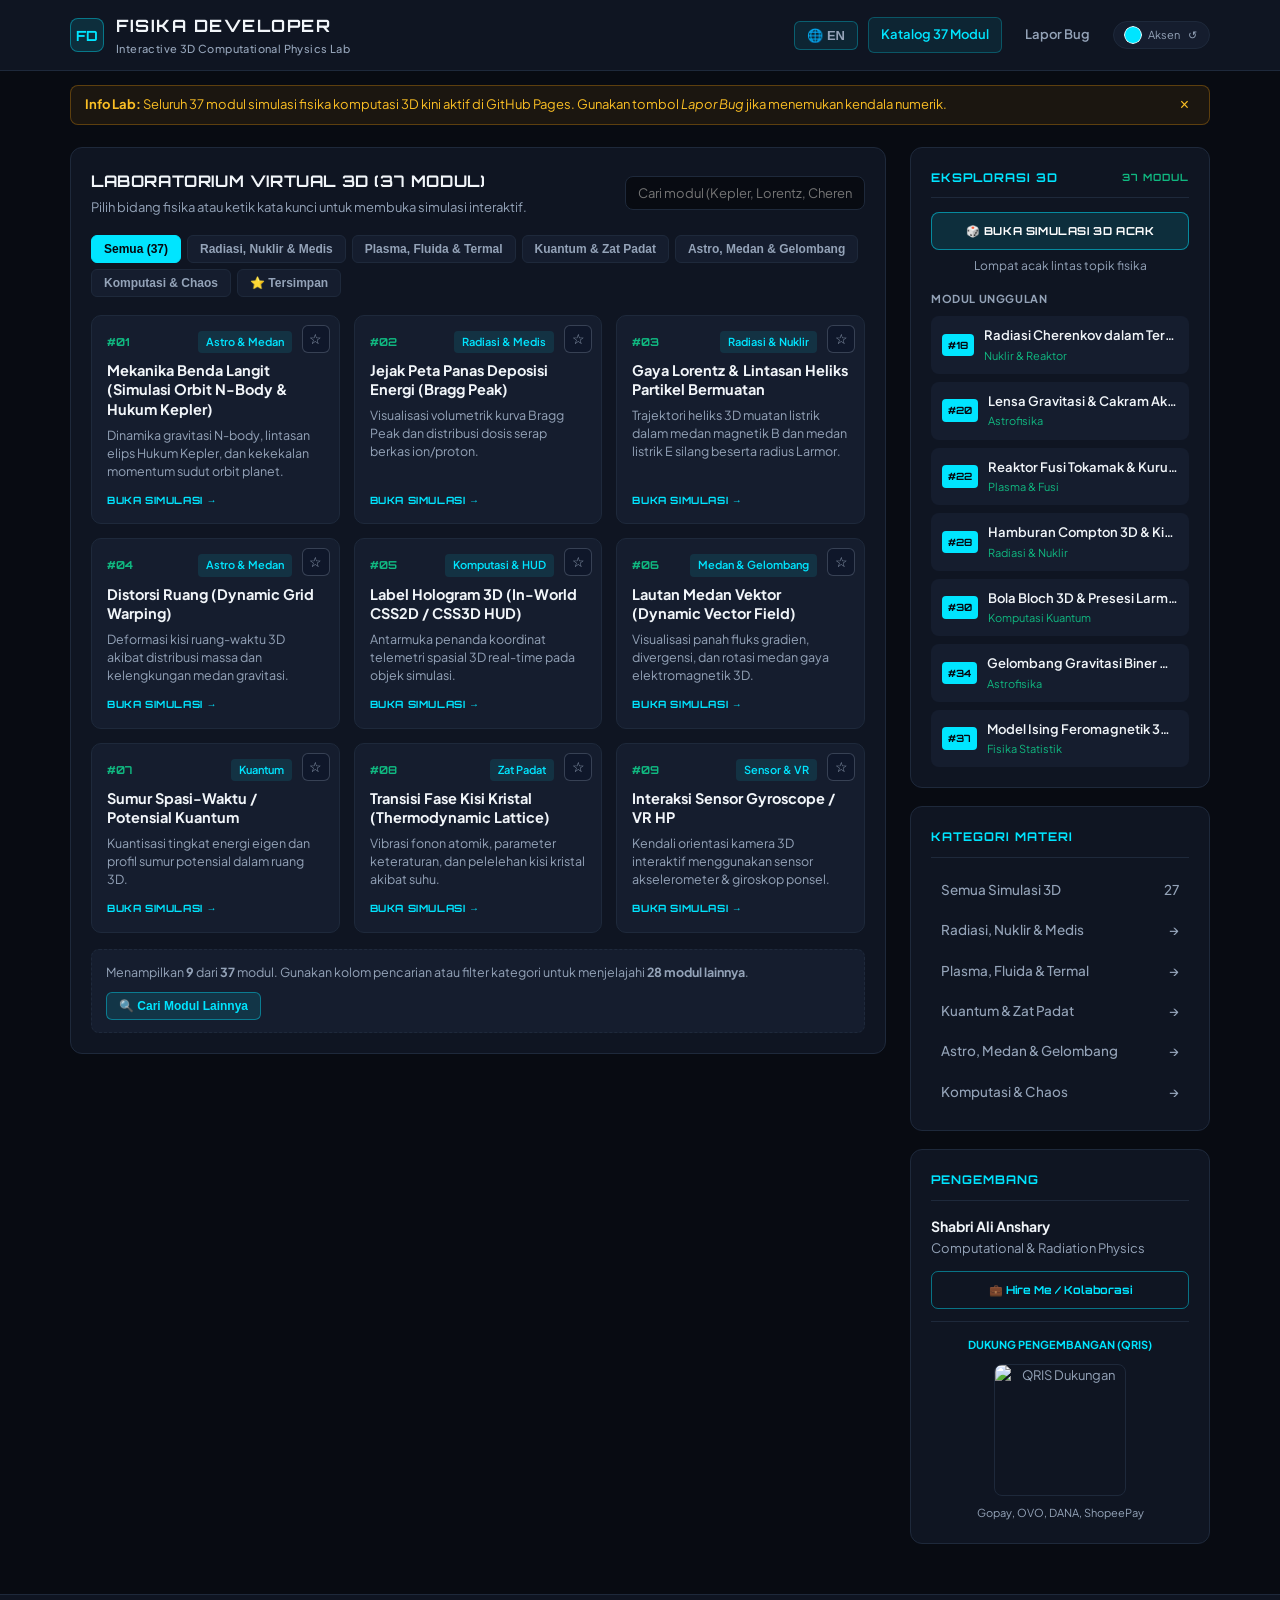
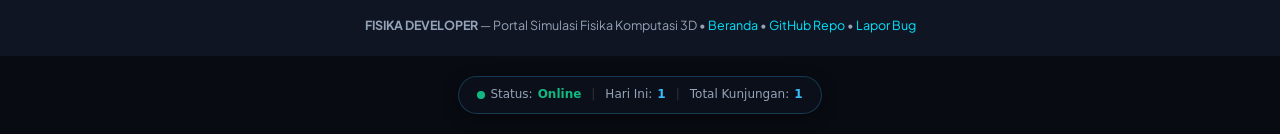
==== commit e5ae93e7: "Update index.html" ====
--- a/index.html
+++ b/index.html
@@ -35,7 +35,7 @@
       </div>
 
       <div class="header-actions">
-        <a class="header-nav-link active" href="index.html">Katalog 27 Modul</a>
+        <a class="header-nav-link active" href="index.html">Katalog 37 Modul</a>
         <a class="header-nav-link" href="mailto:ian479872@gmail.com?subject=%5BBUG%20REPORT%5D%20Fisika%20Developer" title="Laporkan Kendala Simulasi">Lapor Bug</a>
         <div class="accent-pill" title="Ubah Warna Aksen">
           <input id="theme-color-picker" type="color" value="#00e5ff"/>
@@ -65,7 +65,7 @@
         </div>
 
         <div class="filter-pills" id="f3d-filters">
-          <button class="filter-pill is-active" data-cat="ALL" type="button">Semua (27)</button>
+          <button class="filter-pill is-active" data-cat="ALL" type="button">Semua (37)</button>
           <button class="filter-pill" data-cat="Radiasi" type="button">Radiasi, Nuklir &amp; Medis</button>
           <button class="filter-pill" data-cat="Plasma" type="button">Plasma, Fluida &amp; Termal</button>
           <button class="filter-pill" data-cat="Kuantum" type="button">Kuantum &amp; Zat Padat</button>
@@ -81,7 +81,7 @@
       <div class="card-box">
         <h3 class="card-heading">
           <span>Eksplorasi 3D</span>
-          <span style="font-size:10px;color:var(--mint);">27 MODUL</span>
+          <span style="font-size:10px;color:var(--mint);">37 MODUL</span>
         </h3>
         <button class="btn-random-sim" id="f3d-btn-random" type="button">🎲 BUKA SIMULASI 3D ACAK</button>
         <div class="random-status" id="f3d-rand-msg">Lompat acak lintas topik fisika</div>
@@ -124,10 +124,110 @@
   <script src="app.js?v=5"></script>
   <script src="addons.js?v=5"></script>
   <div class="fu-cmd-backdrop" id="fu-cmd-backdrop">
-  <div class="fu-cmd-box">
-    <input type="search" class="fu-cmd-input" id="fu-cmd-input" placeholder="Ketik nama simulasi, kategori, atau rumus (Esc untuk tutup)..." />
-    <div class="fu-cmd-list" id="fu-cmd-list"></div>
   </div>
 </div>
+  <!-- === WIDGET STATISTIK PENGUNJUNG (RATA TENGAH) === -->
+<div class="fu-vc-bar" id="fuVisitorWidget" aria-label="Statistik Pengunjung">
+  <div class="fu-vc-item">
+    <span class="fu-vc-pulse"></span>
+    <span class="fu-vc-label">Status:</span>
+    <span class="fu-vc-val fu-vc-online">Online</span>
+  </div>
+  <span class="fu-vc-sep">|</span>
+  <div class="fu-vc-item">
+    <span class="fu-vc-label">Hari Ini:</span>
+    <strong class="fu-vc-val" id="fuVcToday">...</strong>
+  </div>
+  <span class="fu-vc-sep">|</span>
+  <div class="fu-vc-item">
+    <span class="fu-vc-label">Total Kunjungan:</span>
+    <strong class="fu-vc-val" id="fuVcTotal">...</strong>
+  </div>
+</div>
+
+<style>
+  .fu-vc-bar {
+    display: flex;
+    flex-wrap: wrap;
+    align-items: center;
+    justify-content: center;
+    width: fit-content;
+    max-width: calc(100% - 32px);
+    gap: 10px;
+    padding: 8px 18px;
+    margin: 20px auto;
+    background: #0b0f19;
+    border: 1px solid rgba(56, 189, 248, 0.25);
+    border-radius: 999px;
+    font-family: system-ui, -apple-system, sans-serif;
+    font-size: 12px;
+    color: #94a3b8;
+    box-shadow: 0 4px 16px rgba(0, 0, 0, 0.4);
+  }
+  .fu-vc-item {
+    display: inline-flex;
+    align-items: center;
+    gap: 5px;
+  }
+  .fu-vc-val {
+    color: #38bdf8;
+    font-weight: 600;
+    font-variant-numeric: tabular-nums;
+  }
+  .fu-vc-online {
+    color: #10b981;
+  }
+  .fu-vc-sep {
+    color: rgba(255, 255, 255, 0.15);
+  }
+  .fu-vc-pulse {
+    width: 8px;
+    height: 8px;
+    border-radius: 50%;
+    background: #10b981;
+    box-shadow: 0 0 0 rgba(16, 185, 129, 0.6);
+    animation: fuVcPulse 2s infinite;
+  }
+  @keyframes fuVcPulse {
+    0% { box-shadow: 0 0 0 0 rgba(16, 185, 129, 0.6); }
+    70% { box-shadow: 0 0 0 6px rgba(16, 185, 129, 0); }
+    100% { box-shadow: 0 0 0 0 rgba(16, 185, 129, 0); }
+  }
+</style>
+
+<script>
+  (function () {
+    const NAMESPACE = 'fisika-universal-github';
+    const todayStr = new Date().toISOString().slice(0, 10);
+    const totalKey = 'total-visits';
+    const dailyKey = 'daily-' + todayStr;
+
+    const elTotal = document.getElementById('fuVcTotal');
+    const elToday = document.getElementById('fuVcToday');
+
+    const isNewSession = !sessionStorage.getItem('fu_vc_counted_' + todayStr);
+    const action = isNewSession ? '/up' : '/';
+
+    async function fetchCount(key, targetEl) {
+      try {
+        const res = await fetch(`https://api.counterapi.dev/v1/${NAMESPACE}/${key}${action}`);
+        if (!res.ok) throw new Error('Network error');
+        const data = await res.json();
+        targetEl.textContent = Number(data.count || 0).toLocaleString('id-ID');
+      } catch (err) {
+        targetEl.textContent = '1';
+      }
+    }
+
+    Promise.all([
+      fetchCount(totalKey, elTotal),
+      fetchCount(dailyKey, elToday)
+    ]).then(() => {
+      if (isNewSession) {
+        sessionStorage.setItem('fu_vc_counted_' + todayStr, '1');
+      }
+    });
+  })();
+</script>
 </body>
 </html>
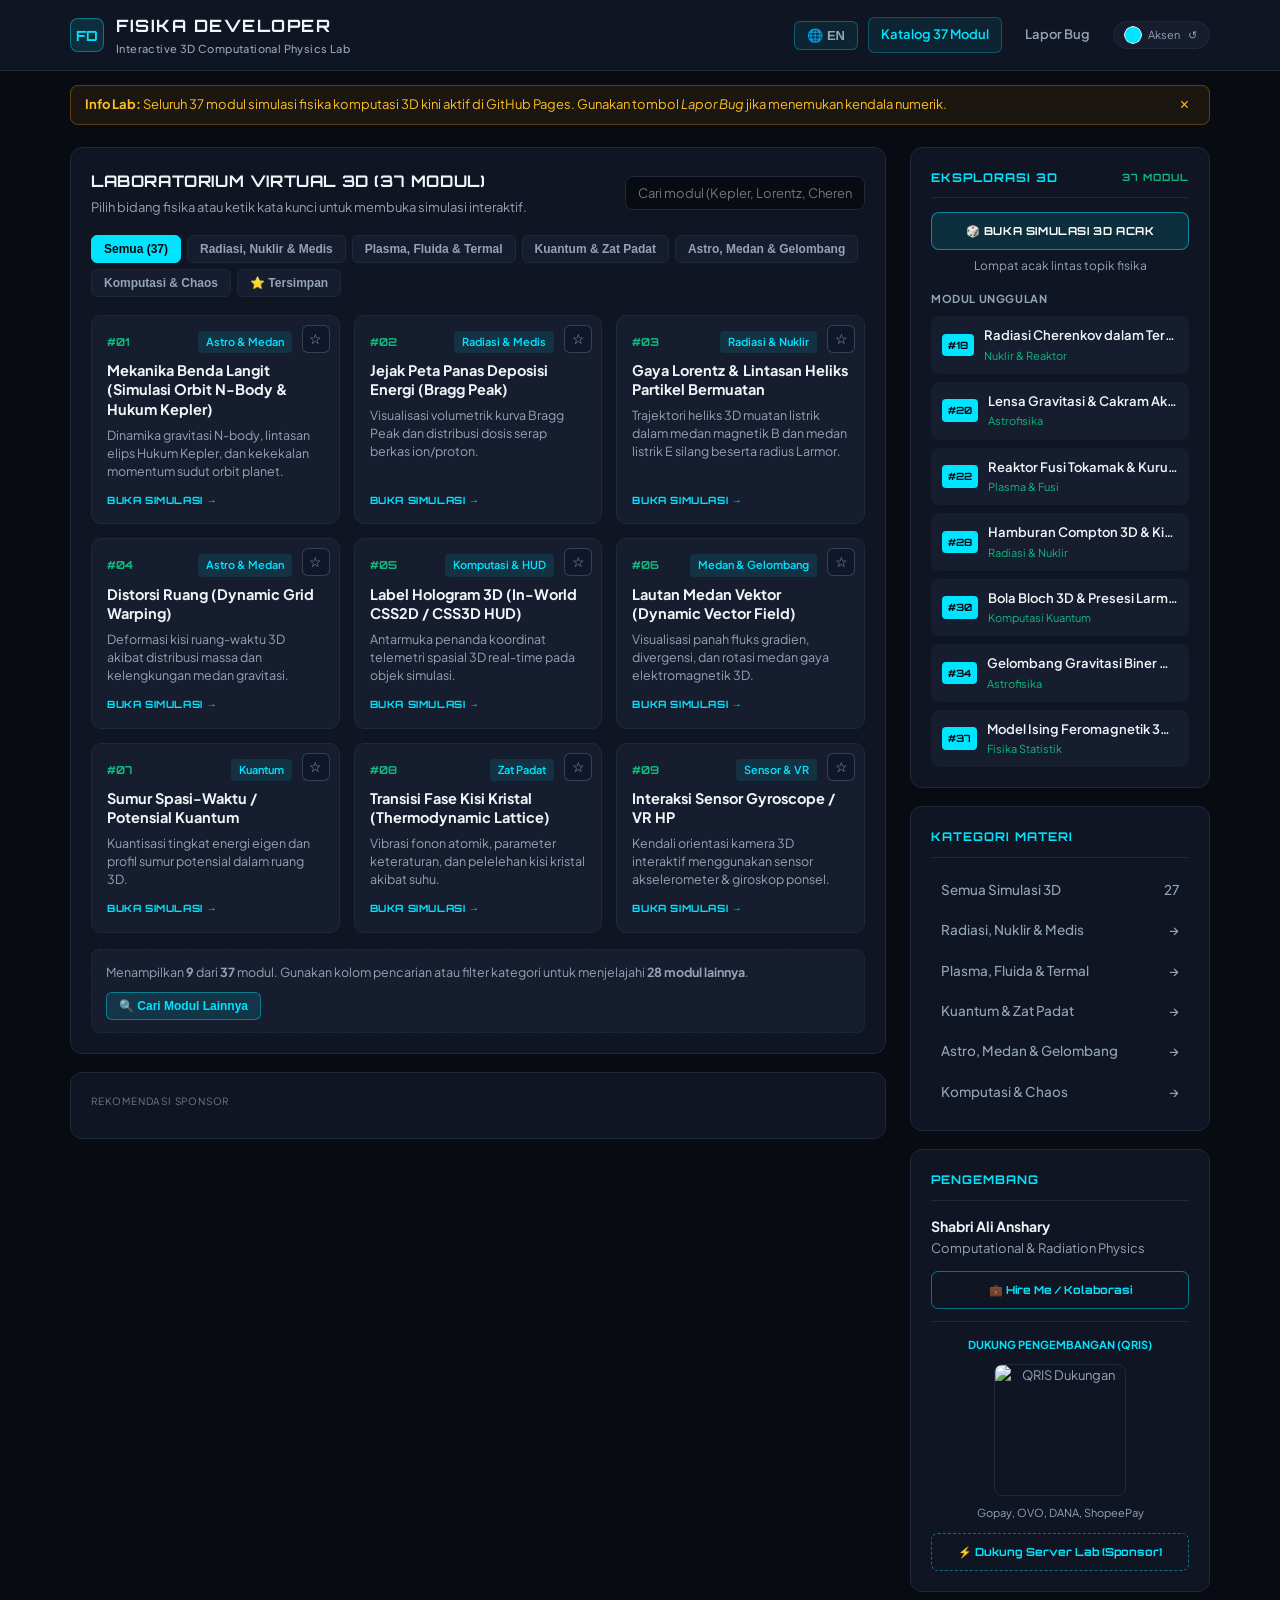
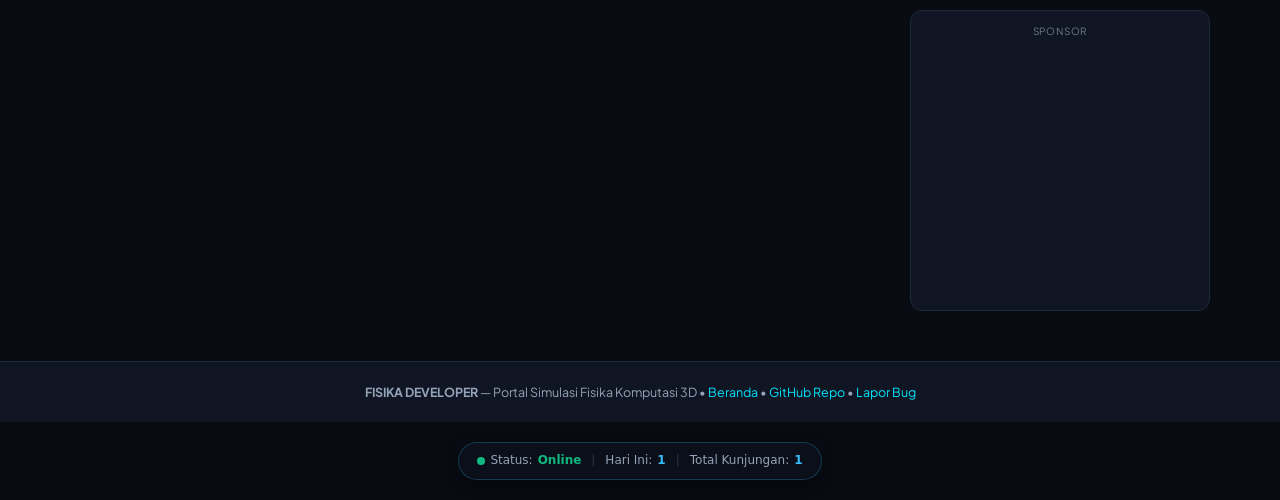
==== commit efdf2a43: "Update index.html" ====
--- a/index.html
+++ b/index.html
@@ -75,6 +75,16 @@
 
         <div class="module-grid" id="f3d-grid"></div>
       </section>
+
+      <!-- SLOT IKLAN 1: NATIVE BANNER (DI BAWAH KATALOG MODUL) -->
+      <div class="card-box" style="margin-top:18px;">
+        <div style="font-size:10px;letter-spacing:0.8px;text-transform:uppercase;color:var(--text-secondary);margin-bottom:8px;opacity:0.7;">Rekomendasi Sponsor</div>
+        <script async="async" data-cfasync="false" src="https://bauval.org/21/3f4fc23d3f218cac491c4b5a6fe559f6"></script>
+        <div id="container-3f4fc23d3f218cac491c4b5a6fe559f6"></div>
+      </div>
+
+      <!-- SLOT IKLAN 2: BANNER RESPONSIF (320x50 MOBILE / 728x90 DESKTOP) -->
+      <div id="ad-slot-responsive" style="display:flex;justify-content:center;align-items:center;margin:18px auto 0;min-height:50px;max-width:100%;overflow:hidden;"></div>
     </main>
 
     <aside class="sidebar-column">
@@ -113,6 +123,15 @@
           <img alt="QRIS Dukungan" loading="lazy" src="https://blogger.googleusercontent.com/img/b/R29vZ2xl/AVvXsEj3POBRgX_iWHd6jbsLQkZC_i9j2aszE-m5nCF80349Z5hNxOv2NeQn_uKbiclKIz_3-9q8LXCsLUDA3vyDV2xyVOTuUF0bfe3DAj1hFGEUeVMb08W89X2bI4fulkHf5cpzBnzWWtthw5doQTjYXpg9MtU0IfFR5uppEq4olq1xZK9dCXwzkrnICw6AZEfY/s1600/ebe55a66-ebf7-45c8-be08-d30afd587307.png"/>
           <span style="font-size:11px;">Gopay, OVO, DANA, ShopeePay</span>
         </div>
+
+        <!-- SLOT IKLAN 3: SMARTLINK (DUKUNGAN SUKARELA) -->
+        <a class="btn-hire-mini" href="https://araplhn.org/4/ee86b0c8e01a87bf620e62f0882568e6" target="_blank" rel="noopener sponsored" style="margin-top:10px;border-style:dashed;">⚡ Dukung Server Lab (Sponsor)</a>
+      </div>
+
+      <!-- SLOT IKLAN 4: BANNER 300x250 SIDEBAR -->
+      <div class="card-box" style="display:flex;flex-direction:column;align-items:center;padding:12px;">
+        <span style="font-size:10px;letter-spacing:0.8px;text-transform:uppercase;color:var(--text-secondary);margin-bottom:8px;opacity:0.7;">Sponsor</span>
+        <div id="ad-slot-300x250" style="width:300px;max-width:100%;height:250px;display:flex;justify-content:center;align-items:center;overflow:hidden;"></div>
       </div>
     </aside>
   </div>
@@ -123,111 +142,179 @@
 
   <script src="app.js?v=5"></script>
   <script src="addons.js?v=5"></script>
-  <div class="fu-cmd-backdrop" id="fu-cmd-backdrop">
+  <div class="fu-cmd-backdrop" id="fu-cmd-backdrop"></div>
+
+  <!-- === WIDGET STATISTIK PENGUNJUNG (RATA TENGAH) === -->
+  <div class="fu-vc-bar" id="fuVisitorWidget" aria-label="Statistik Pengunjung">
+    <div class="fu-vc-item">
+      <span class="fu-vc-pulse"></span>
+      <span class="fu-vc-label">Status:</span>
+      <span class="fu-vc-val fu-vc-online">Online</span>
+    </div>
+    <span class="fu-vc-sep">|</span>
+    <div class="fu-vc-item">
+      <span class="fu-vc-label">Hari Ini:</span>
+      <strong class="fu-vc-val" id="fuVcToday">...</strong>
+    </div>
+    <span class="fu-vc-sep">|</span>
+    <div class="fu-vc-item">
+      <span class="fu-vc-label">Total Kunjungan:</span>
+      <strong class="fu-vc-val" id="fuVcTotal">...</strong>
+    </div>
   </div>
-</div>
-  <!-- === WIDGET STATISTIK PENGUNJUNG (RATA TENGAH) === -->
-<div class="fu-vc-bar" id="fuVisitorWidget" aria-label="Statistik Pengunjung">
-  <div class="fu-vc-item">
-    <span class="fu-vc-pulse"></span>
-    <span class="fu-vc-label">Status:</span>
-    <span class="fu-vc-val fu-vc-online">Online</span>
-  </div>
-  <span class="fu-vc-sep">|</span>
-  <div class="fu-vc-item">
-    <span class="fu-vc-label">Hari Ini:</span>
-    <strong class="fu-vc-val" id="fuVcToday">...</strong>
-  </div>
-  <span class="fu-vc-sep">|</span>
-  <div class="fu-vc-item">
-    <span class="fu-vc-label">Total Kunjungan:</span>
-    <strong class="fu-vc-val" id="fuVcTotal">...</strong>
-  </div>
-</div>
-
-<style>
-  .fu-vc-bar {
-    display: flex;
-    flex-wrap: wrap;
-    align-items: center;
-    justify-content: center;
-    width: fit-content;
-    max-width: calc(100% - 32px);
-    gap: 10px;
-    padding: 8px 18px;
-    margin: 20px auto;
-    background: #0b0f19;
-    border: 1px solid rgba(56, 189, 248, 0.25);
-    border-radius: 999px;
-    font-family: system-ui, -apple-system, sans-serif;
-    font-size: 12px;
-    color: #94a3b8;
-    box-shadow: 0 4px 16px rgba(0, 0, 0, 0.4);
-  }
-  .fu-vc-item {
-    display: inline-flex;
-    align-items: center;
-    gap: 5px;
-  }
-  .fu-vc-val {
-    color: #38bdf8;
-    font-weight: 600;
-    font-variant-numeric: tabular-nums;
-  }
-  .fu-vc-online {
-    color: #10b981;
-  }
-  .fu-vc-sep {
-    color: rgba(255, 255, 255, 0.15);
-  }
-  .fu-vc-pulse {
-    width: 8px;
-    height: 8px;
-    border-radius: 50%;
-    background: #10b981;
-    box-shadow: 0 0 0 rgba(16, 185, 129, 0.6);
-    animation: fuVcPulse 2s infinite;
-  }
-  @keyframes fuVcPulse {
-    0% { box-shadow: 0 0 0 0 rgba(16, 185, 129, 0.6); }
-    70% { box-shadow: 0 0 0 6px rgba(16, 185, 129, 0); }
-    100% { box-shadow: 0 0 0 0 rgba(16, 185, 129, 0); }
-  }
-</style>
-
-<script>
-  (function () {
-    const NAMESPACE = 'fisika-universal-github';
-    const todayStr = new Date().toISOString().slice(0, 10);
-    const totalKey = 'total-visits';
-    const dailyKey = 'daily-' + todayStr;
-
-    const elTotal = document.getElementById('fuVcTotal');
-    const elToday = document.getElementById('fuVcToday');
-
-    const isNewSession = !sessionStorage.getItem('fu_vc_counted_' + todayStr);
-    const action = isNewSession ? '/up' : '/';
-
-    async function fetchCount(key, targetEl) {
-      try {
-        const res = await fetch(`https://api.counterapi.dev/v1/${NAMESPACE}/${key}${action}`);
-        if (!res.ok) throw new Error('Network error');
-        const data = await res.json();
-        targetEl.textContent = Number(data.count || 0).toLocaleString('id-ID');
-      } catch (err) {
-        targetEl.textContent = '1';
+
+  <style>
+    .fu-vc-bar {
+      display: flex;
+      flex-wrap: wrap;
+      align-items: center;
+      justify-content: center;
+      width: fit-content;
+      max-width: calc(100% - 32px);
+      gap: 10px;
+      padding: 8px 18px;
+      margin: 20px auto;
+      background: #0b0f19;
+      border: 1px solid rgba(56, 189, 248, 0.25);
+      border-radius: 999px;
+      font-family: system-ui, -apple-system, sans-serif;
+      font-size: 12px;
+      color: #94a3b8;
+      box-shadow: 0 4px 16px rgba(0, 0, 0, 0.4);
+    }
+    .fu-vc-item {
+      display: inline-flex;
+      align-items: center;
+      gap: 5px;
+    }
+    .fu-vc-val {
+      color: #38bdf8;
+      font-weight: 600;
+      font-variant-numeric: tabular-nums;
+    }
+    .fu-vc-online {
+      color: #10b981;
+    }
+    .fu-vc-sep {
+      color: rgba(255, 255, 255, 0.15);
+    }
+    .fu-vc-pulse {
+      width: 8px;
+      height: 8px;
+      border-radius: 50%;
+      background: #10b981;
+      box-shadow: 0 0 0 rgba(16, 185, 129, 0.6);
+      animation: fuVcPulse 2s infinite;
+    }
+    @keyframes fuVcPulse {
+      0% { box-shadow: 0 0 0 0 rgba(16, 185, 129, 0.6); }
+      70% { box-shadow: 0 0 0 6px rgba(16, 185, 129, 0); }
+      100% { box-shadow: 0 0 0 0 rgba(16, 185, 129, 0); }
+    }
+  </style>
+
+  <script>
+    (function () {
+      const NAMESPACE = 'fisika-universal-github';
+      const todayStr = new Date().toISOString().slice(0, 10);
+      const totalKey = 'total-visits';
+      const dailyKey = 'daily-' + todayStr;
+
+      const elTotal = document.getElementById('fuVcTotal');
+      const elToday = document.getElementById('fuVcToday');
+
+      const isNewSession = !sessionStorage.getItem('fu_vc_counted_' + todayStr);
+      const action = isNewSession ? '/up' : '/';
+
+      async function fetchCount(key, targetEl) {
+        try {
+          const res = await fetch(`https://api.counterapi.dev/v1/${NAMESPACE}/${key}${action}`);
+          if (!res.ok) throw new Error('Network error');
+          const data = await res.json();
+          targetEl.textContent = Number(data.count || 0).toLocaleString('id-ID');
+        } catch (err) {
+          targetEl.textContent = '1';
+        }
       }
-    }
-
-    Promise.all([
-      fetchCount(totalKey, elTotal),
-      fetchCount(dailyKey, elToday)
-    ]).then(() => {
-      if (isNewSession) {
-        sessionStorage.setItem('fu_vc_counted_' + todayStr, '1');
+
+      Promise.all([
+        fetchCount(totalKey, elTotal),
+        fetchCount(dailyKey, elToday)
+      ]).then(() => {
+        if (isNewSession) {
+          sessionStorage.setItem('fu_vc_counted_' + todayStr, '1');
+        }
+      });
+    })();
+  </script>
+
+  <!-- === ADSTERRA BANNER LOADER (TERISOLASI ANTI-BENTROK) === -->
+  <script>
+    (function () {
+      // TEMPELKAN URL src="..." DARI TOMBOL COPY CODE MASING-MASING BANNER DI SINI:
+      const ADSTERRA_INVOKE_URLS = {
+        banner300x250: 'PASTE_URL_SCRIPT_300x250',
+        banner320x50:  'PASTE_URL_SCRIPT_320x50',
+        banner728x90:  'PASTE_URL_SCRIPT_728x90'
+      };
+
+      function mountIsolatedBanner(containerId, key, width, height, invokeUrl) {
+        const container = document.getElementById(containerId);
+        if (!container || !invokeUrl || invokeUrl.startsWith('PASTE_')) return;
+
+        const iframe = document.createElement('iframe');
+        iframe.width = width;
+        iframe.height = height;
+        iframe.scrolling = 'no';
+        iframe.style.border = 'none';
+        iframe.style.overflow = 'hidden';
+        iframe.style.maxWidth = '100%';
+        iframe.srcdoc = `<!DOCTYPE html>
+<html>
+<body style="margin:0;padding:0;background:transparent;display:flex;justify-content:center;">
+  <script>
+    atOptions = {
+      'key' : '${key}',
+      'format' : 'iframe',
+      'height' : ${height},
+      'width' : ${width},
+      'params' : {}
+    };
+  <\/script>
+  <script src="${invokeUrl}"><\/script>
+</body>
+</html>`;
+        container.appendChild(iframe);
       }
-    });
-  })();
-</script>
+
+      // 1. Pasang Banner 300x250 di Sidebar
+      mountIsolatedBanner(
+        'ad-slot-300x250',
+        '47f9b2c57e08fb1b89f553c346feffb4',
+        300,
+        250,
+        ADSTERRA_INVOKE_URLS.banner300x250
+      );
+
+      // 2. Pasang Banner Responsif (728x90 Desktop / 320x50 Mobile)
+      if (window.innerWidth >= 768) {
+        mountIsolatedBanner(
+          'ad-slot-responsive',
+          '205db90d9d654b6732c97db341a6416a',
+          728,
+          90,
+          ADSTERRA_INVOKE_URLS.banner728x90
+        );
+      } else {
+        mountIsolatedBanner(
+          'ad-slot-responsive',
+          'faea6ea225556c28691d2b956bf4ed9c',
+          320,
+          50,
+          ADSTERRA_INVOKE_URLS.banner320x50
+        );
+      }
+    })();
+  </script>
 </body>
 </html>
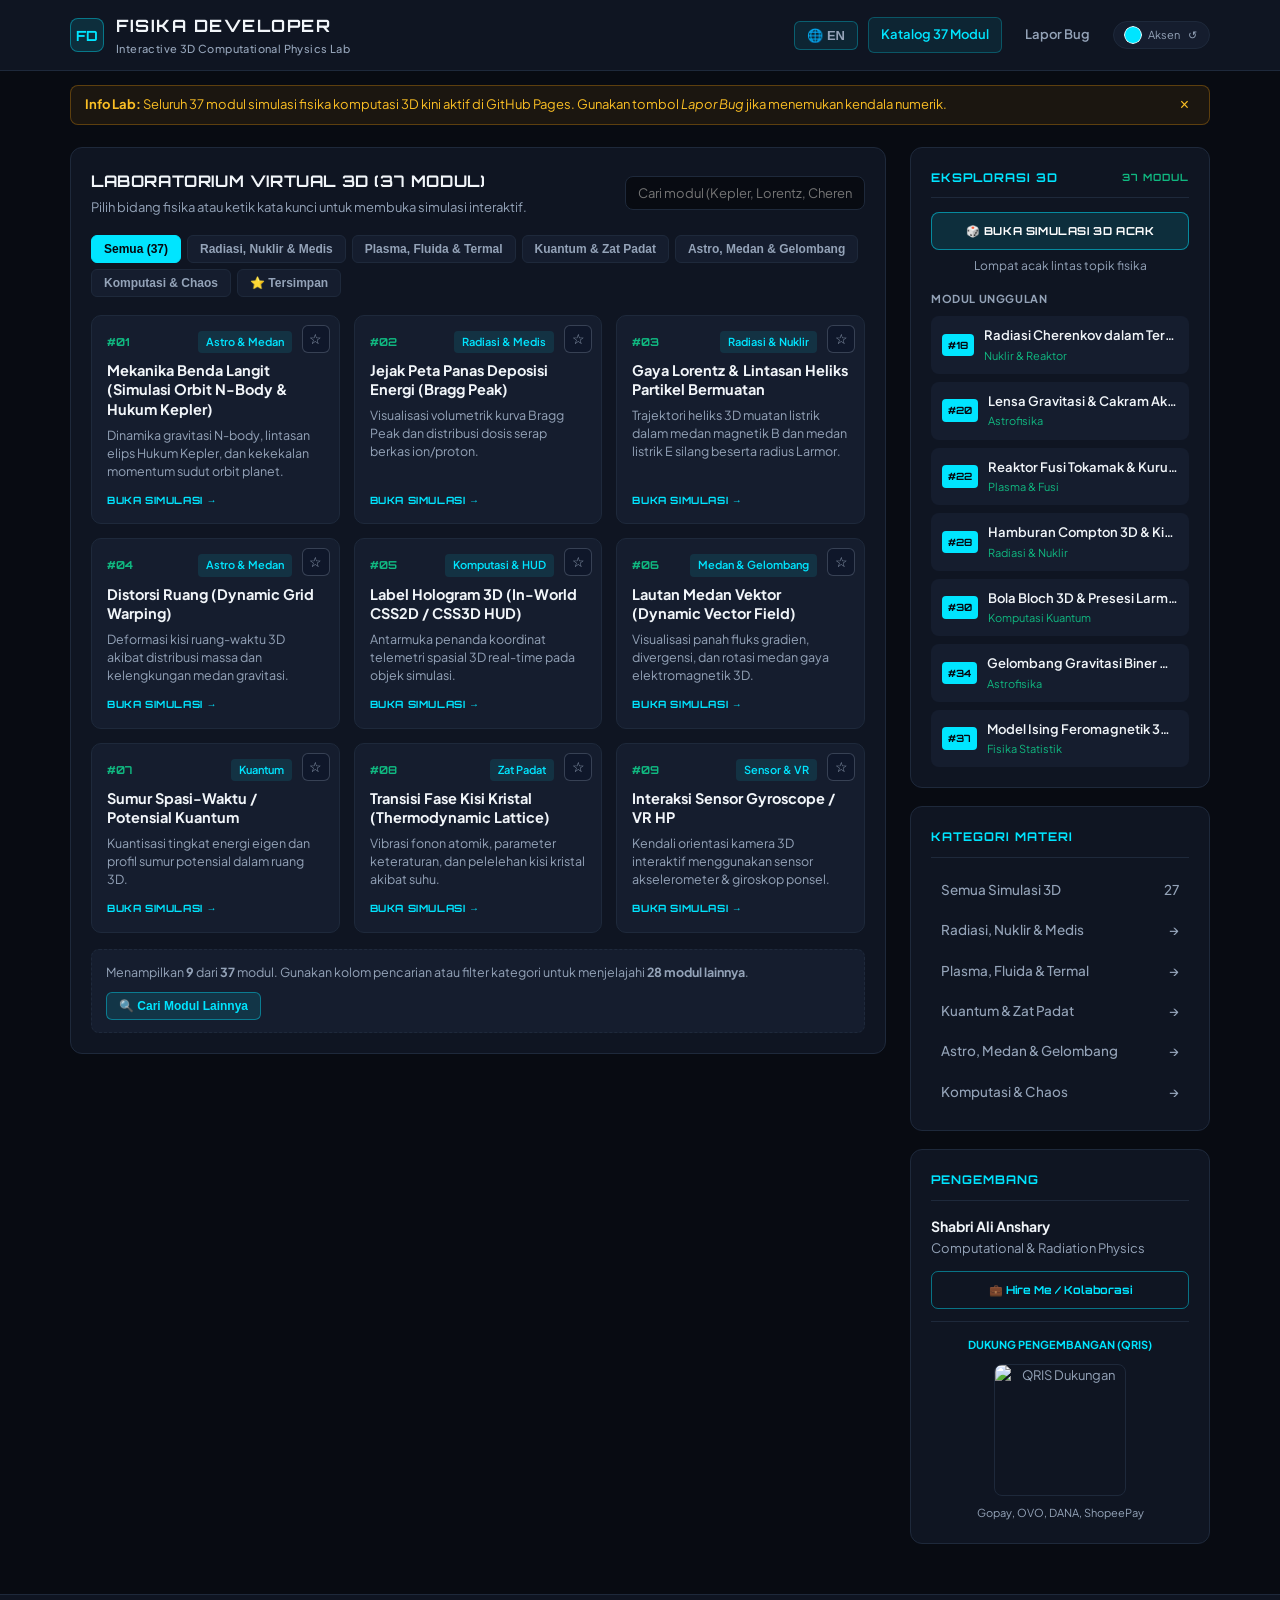
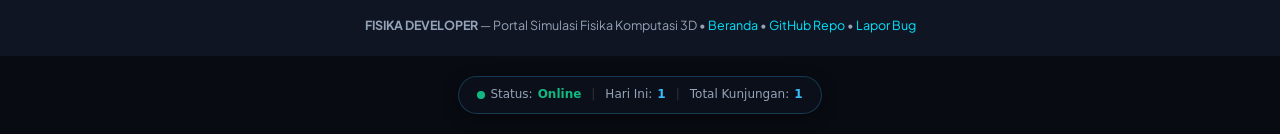
==== commit ab999832: "Update index.html" ====
--- a/index.html
+++ b/index.html
@@ -5,6 +5,7 @@
   <meta charset="utf-8"/>
   <meta name="viewport" content="width=device-width, initial-scale=1"/>
   <title>Fisika Developer — Interactive 3D Computational Physics Lab</title>
+  <link rel="icon" type="image/svg+xml" href="data:image/svg+xml,%3Csvg xmlns='http://www.w3.org/2000/svg' viewBox='0 0 100 100'%3E%3Ccircle cx='50' cy='50' r='48' fill='%230a0e27'/%3E%3Cg stroke='%2300d4ff' stroke-width='3' fill='none'%3E%3Cellipse cx='50' cy='50' rx='35' ry='15' transform='rotate(0 50 50)'/%3E%3Cellipse cx='50' cy='50' rx='35' ry='15' transform='rotate(60 50 50)'/%3E%3Cellipse cx='50' cy='50' rx='35' ry='15' transform='rotate(120 50 50)'/%3E%3C/g%3E%3Ccircle cx='50' cy='50' r='7' fill='%23ffb347'/%3E%3Ccircle cx='85' cy='50' r='4' fill='%2300d4ff'/%3E%3Ccircle cx='32.5' cy='19.5' r='4' fill='%2300d4ff'/%3E%3Ccircle cx='32.5' cy='80.5' r='4' fill='%2300d4ff'/%3E%3C/svg%3E" />
   <link rel="preconnect" href="https://fonts.gstatic.com" crossorigin/>
   <link href="https://fonts.googleapis.com/css2?family=Orbitron:wght@600;700&family=Plus+Jakarta+Sans:wght@400;500;600;700&display=swap" rel="stylesheet"/>
   <link rel="stylesheet" href="style.css"/>
@@ -75,16 +76,6 @@
 
         <div class="module-grid" id="f3d-grid"></div>
       </section>
-
-      <!-- SLOT IKLAN 1: NATIVE BANNER (DI BAWAH KATALOG MODUL) -->
-      <div class="card-box" style="margin-top:18px;">
-        <div style="font-size:10px;letter-spacing:0.8px;text-transform:uppercase;color:var(--text-secondary);margin-bottom:8px;opacity:0.7;">Rekomendasi Sponsor</div>
-        <script async="async" data-cfasync="false" src="https://bauval.org/21/3f4fc23d3f218cac491c4b5a6fe559f6"></script>
-        <div id="container-3f4fc23d3f218cac491c4b5a6fe559f6"></div>
-      </div>
-
-      <!-- SLOT IKLAN 2: BANNER RESPONSIF (320x50 MOBILE / 728x90 DESKTOP) -->
-      <div id="ad-slot-responsive" style="display:flex;justify-content:center;align-items:center;margin:18px auto 0;min-height:50px;max-width:100%;overflow:hidden;"></div>
     </main>
 
     <aside class="sidebar-column">
@@ -123,15 +114,6 @@
           <img alt="QRIS Dukungan" loading="lazy" src="https://blogger.googleusercontent.com/img/b/R29vZ2xl/AVvXsEj3POBRgX_iWHd6jbsLQkZC_i9j2aszE-m5nCF80349Z5hNxOv2NeQn_uKbiclKIz_3-9q8LXCsLUDA3vyDV2xyVOTuUF0bfe3DAj1hFGEUeVMb08W89X2bI4fulkHf5cpzBnzWWtthw5doQTjYXpg9MtU0IfFR5uppEq4olq1xZK9dCXwzkrnICw6AZEfY/s1600/ebe55a66-ebf7-45c8-be08-d30afd587307.png"/>
           <span style="font-size:11px;">Gopay, OVO, DANA, ShopeePay</span>
         </div>
-
-        <!-- SLOT IKLAN 3: SMARTLINK (DUKUNGAN SUKARELA) -->
-        <a class="btn-hire-mini" href="https://araplhn.org/4/ee86b0c8e01a87bf620e62f0882568e6" target="_blank" rel="noopener sponsored" style="margin-top:10px;border-style:dashed;">⚡ Dukung Server Lab (Sponsor)</a>
-      </div>
-
-      <!-- SLOT IKLAN 4: BANNER 300x250 SIDEBAR -->
-      <div class="card-box" style="display:flex;flex-direction:column;align-items:center;padding:12px;">
-        <span style="font-size:10px;letter-spacing:0.8px;text-transform:uppercase;color:var(--text-secondary);margin-bottom:8px;opacity:0.7;">Sponsor</span>
-        <div id="ad-slot-300x250" style="width:300px;max-width:100%;height:250px;display:flex;justify-content:center;align-items:center;overflow:hidden;"></div>
       </div>
     </aside>
   </div>
@@ -142,179 +124,111 @@
 
   <script src="app.js?v=5"></script>
   <script src="addons.js?v=5"></script>
-  <div class="fu-cmd-backdrop" id="fu-cmd-backdrop"></div>
-
+  <div class="fu-cmd-backdrop" id="fu-cmd-backdrop">
+  </div>
+</div>
   <!-- === WIDGET STATISTIK PENGUNJUNG (RATA TENGAH) === -->
-  <div class="fu-vc-bar" id="fuVisitorWidget" aria-label="Statistik Pengunjung">
-    <div class="fu-vc-item">
-      <span class="fu-vc-pulse"></span>
-      <span class="fu-vc-label">Status:</span>
-      <span class="fu-vc-val fu-vc-online">Online</span>
-    </div>
-    <span class="fu-vc-sep">|</span>
-    <div class="fu-vc-item">
-      <span class="fu-vc-label">Hari Ini:</span>
-      <strong class="fu-vc-val" id="fuVcToday">...</strong>
-    </div>
-    <span class="fu-vc-sep">|</span>
-    <div class="fu-vc-item">
-      <span class="fu-vc-label">Total Kunjungan:</span>
-      <strong class="fu-vc-val" id="fuVcTotal">...</strong>
-    </div>
-  </div>
-
-  <style>
-    .fu-vc-bar {
-      display: flex;
-      flex-wrap: wrap;
-      align-items: center;
-      justify-content: center;
-      width: fit-content;
-      max-width: calc(100% - 32px);
-      gap: 10px;
-      padding: 8px 18px;
-      margin: 20px auto;
-      background: #0b0f19;
-      border: 1px solid rgba(56, 189, 248, 0.25);
-      border-radius: 999px;
-      font-family: system-ui, -apple-system, sans-serif;
-      font-size: 12px;
-      color: #94a3b8;
-      box-shadow: 0 4px 16px rgba(0, 0, 0, 0.4);
+<div class="fu-vc-bar" id="fuVisitorWidget" aria-label="Statistik Pengunjung">
+  <div class="fu-vc-item">
+    <span class="fu-vc-pulse"></span>
+    <span class="fu-vc-label">Status:</span>
+    <span class="fu-vc-val fu-vc-online">Online</span>
+  </div>
+  <span class="fu-vc-sep">|</span>
+  <div class="fu-vc-item">
+    <span class="fu-vc-label">Hari Ini:</span>
+    <strong class="fu-vc-val" id="fuVcToday">...</strong>
+  </div>
+  <span class="fu-vc-sep">|</span>
+  <div class="fu-vc-item">
+    <span class="fu-vc-label">Total Kunjungan:</span>
+    <strong class="fu-vc-val" id="fuVcTotal">...</strong>
+  </div>
+</div>
+
+<style>
+  .fu-vc-bar {
+    display: flex;
+    flex-wrap: wrap;
+    align-items: center;
+    justify-content: center;
+    width: fit-content;
+    max-width: calc(100% - 32px);
+    gap: 10px;
+    padding: 8px 18px;
+    margin: 20px auto;
+    background: #0b0f19;
+    border: 1px solid rgba(56, 189, 248, 0.25);
+    border-radius: 999px;
+    font-family: system-ui, -apple-system, sans-serif;
+    font-size: 12px;
+    color: #94a3b8;
+    box-shadow: 0 4px 16px rgba(0, 0, 0, 0.4);
+  }
+  .fu-vc-item {
+    display: inline-flex;
+    align-items: center;
+    gap: 5px;
+  }
+  .fu-vc-val {
+    color: #38bdf8;
+    font-weight: 600;
+    font-variant-numeric: tabular-nums;
+  }
+  .fu-vc-online {
+    color: #10b981;
+  }
+  .fu-vc-sep {
+    color: rgba(255, 255, 255, 0.15);
+  }
+  .fu-vc-pulse {
+    width: 8px;
+    height: 8px;
+    border-radius: 50%;
+    background: #10b981;
+    box-shadow: 0 0 0 rgba(16, 185, 129, 0.6);
+    animation: fuVcPulse 2s infinite;
+  }
+  @keyframes fuVcPulse {
+    0% { box-shadow: 0 0 0 0 rgba(16, 185, 129, 0.6); }
+    70% { box-shadow: 0 0 0 6px rgba(16, 185, 129, 0); }
+    100% { box-shadow: 0 0 0 0 rgba(16, 185, 129, 0); }
+  }
+</style>
+
+<script>
+  (function () {
+    const NAMESPACE = 'fisika-universal-github';
+    const todayStr = new Date().toISOString().slice(0, 10);
+    const totalKey = 'total-visits';
+    const dailyKey = 'daily-' + todayStr;
+
+    const elTotal = document.getElementById('fuVcTotal');
+    const elToday = document.getElementById('fuVcToday');
+
+    const isNewSession = !sessionStorage.getItem('fu_vc_counted_' + todayStr);
+    const action = isNewSession ? '/up' : '/';
+
+    async function fetchCount(key, targetEl) {
+      try {
+        const res = await fetch(`https://api.counterapi.dev/v1/${NAMESPACE}/${key}${action}`);
+        if (!res.ok) throw new Error('Network error');
+        const data = await res.json();
+        targetEl.textContent = Number(data.count || 0).toLocaleString('id-ID');
+      } catch (err) {
+        targetEl.textContent = '1';
+      }
     }
-    .fu-vc-item {
-      display: inline-flex;
-      align-items: center;
-      gap: 5px;
-    }
-    .fu-vc-val {
-      color: #38bdf8;
-      font-weight: 600;
-      font-variant-numeric: tabular-nums;
-    }
-    .fu-vc-online {
-      color: #10b981;
-    }
-    .fu-vc-sep {
-      color: rgba(255, 255, 255, 0.15);
-    }
-    .fu-vc-pulse {
-      width: 8px;
-      height: 8px;
-      border-radius: 50%;
-      background: #10b981;
-      box-shadow: 0 0 0 rgba(16, 185, 129, 0.6);
-      animation: fuVcPulse 2s infinite;
-    }
-    @keyframes fuVcPulse {
-      0% { box-shadow: 0 0 0 0 rgba(16, 185, 129, 0.6); }
-      70% { box-shadow: 0 0 0 6px rgba(16, 185, 129, 0); }
-      100% { box-shadow: 0 0 0 0 rgba(16, 185, 129, 0); }
-    }
-  </style>
-
-  <script>
-    (function () {
-      const NAMESPACE = 'fisika-universal-github';
-      const todayStr = new Date().toISOString().slice(0, 10);
-      const totalKey = 'total-visits';
-      const dailyKey = 'daily-' + todayStr;
-
-      const elTotal = document.getElementById('fuVcTotal');
-      const elToday = document.getElementById('fuVcToday');
-
-      const isNewSession = !sessionStorage.getItem('fu_vc_counted_' + todayStr);
-      const action = isNewSession ? '/up' : '/';
-
-      async function fetchCount(key, targetEl) {
-        try {
-          const res = await fetch(`https://api.counterapi.dev/v1/${NAMESPACE}/${key}${action}`);
-          if (!res.ok) throw new Error('Network error');
-          const data = await res.json();
-          targetEl.textContent = Number(data.count || 0).toLocaleString('id-ID');
-        } catch (err) {
-          targetEl.textContent = '1';
-        }
+
+    Promise.all([
+      fetchCount(totalKey, elTotal),
+      fetchCount(dailyKey, elToday)
+    ]).then(() => {
+      if (isNewSession) {
+        sessionStorage.setItem('fu_vc_counted_' + todayStr, '1');
       }
-
-      Promise.all([
-        fetchCount(totalKey, elTotal),
-        fetchCount(dailyKey, elToday)
-      ]).then(() => {
-        if (isNewSession) {
-          sessionStorage.setItem('fu_vc_counted_' + todayStr, '1');
-        }
-      });
-    })();
-  </script>
-
-  <!-- === ADSTERRA BANNER LOADER (TERISOLASI ANTI-BENTROK) === -->
-  <script>
-    (function () {
-      // TEMPELKAN URL src="..." DARI TOMBOL COPY CODE MASING-MASING BANNER DI SINI:
-      const ADSTERRA_INVOKE_URLS = {
-        banner300x250: 'PASTE_URL_SCRIPT_300x250',
-        banner320x50:  'PASTE_URL_SCRIPT_320x50',
-        banner728x90:  'PASTE_URL_SCRIPT_728x90'
-      };
-
-      function mountIsolatedBanner(containerId, key, width, height, invokeUrl) {
-        const container = document.getElementById(containerId);
-        if (!container || !invokeUrl || invokeUrl.startsWith('PASTE_')) return;
-
-        const iframe = document.createElement('iframe');
-        iframe.width = width;
-        iframe.height = height;
-        iframe.scrolling = 'no';
-        iframe.style.border = 'none';
-        iframe.style.overflow = 'hidden';
-        iframe.style.maxWidth = '100%';
-        iframe.srcdoc = `<!DOCTYPE html>
-<html>
-<body style="margin:0;padding:0;background:transparent;display:flex;justify-content:center;">
-  <script>
-    atOptions = {
-      'key' : '${key}',
-      'format' : 'iframe',
-      'height' : ${height},
-      'width' : ${width},
-      'params' : {}
-    };
-  <\/script>
-  <script src="${invokeUrl}"><\/script>
-</body>
-</html>`;
-        container.appendChild(iframe);
-      }
-
-      // 1. Pasang Banner 300x250 di Sidebar
-      mountIsolatedBanner(
-        'ad-slot-300x250',
-        '47f9b2c57e08fb1b89f553c346feffb4',
-        300,
-        250,
-        ADSTERRA_INVOKE_URLS.banner300x250
-      );
-
-      // 2. Pasang Banner Responsif (728x90 Desktop / 320x50 Mobile)
-      if (window.innerWidth >= 768) {
-        mountIsolatedBanner(
-          'ad-slot-responsive',
-          '205db90d9d654b6732c97db341a6416a',
-          728,
-          90,
-          ADSTERRA_INVOKE_URLS.banner728x90
-        );
-      } else {
-        mountIsolatedBanner(
-          'ad-slot-responsive',
-          'faea6ea225556c28691d2b956bf4ed9c',
-          320,
-          50,
-          ADSTERRA_INVOKE_URLS.banner320x50
-        );
-      }
-    })();
-  </script>
+    });
+  })();
+</script>
 </body>
 </html>
